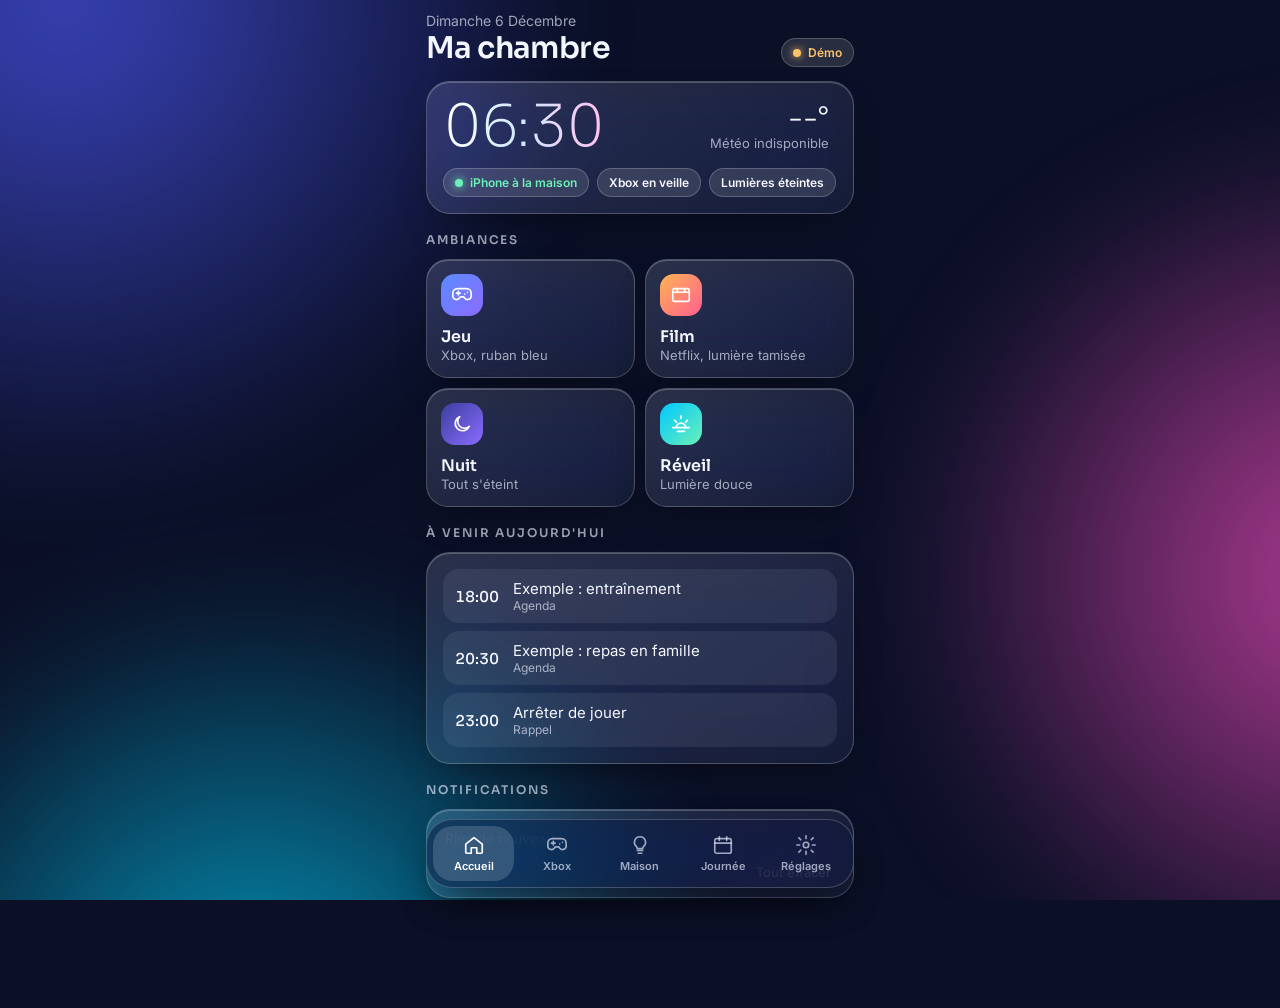
==== index.html @ ed71dd60 "Retire volets, garage et température ; ambiances (Jeu, Film, Nuit, Réveil) sur la tablette Co-Author" ====
<!doctype html>
<html lang="fr">
<head>
<meta charset="utf-8">
<meta name="viewport" content="width=device-width, initial-scale=1, viewport-fit=cover">
<title>Ma chambre</title>
<meta name="apple-mobile-web-app-capable" content="yes">
<meta name="mobile-web-app-capable" content="yes">
<meta name="apple-mobile-web-app-status-bar-style" content="black-translucent">
<meta name="apple-mobile-web-app-title" content="Ma chambre">
<meta name="theme-color" content="#0b1026">
<link rel="manifest" href="manifest.webmanifest">
<link rel="apple-touch-icon" href="apple-touch-icon.png">
<link rel="icon" href="icon-192.png">
<link rel="stylesheet" href="https://fonts.googleapis.com/css2?family=Sora:wght@200;300;500;600&family=Inter:wght@400;500;600&display=swap">
<style>
/* Appli téléphone, portrait : une colonne de cartes en verre dépoli sur fond dégradé, barre d'onglets en bas (5 onglets). Centrée à 460px sur grand écran. */
:root{
  --bg:#0b1026; --fg:#f5f7ff; --muted:rgba(235,240,255,.66); --faint:rgba(235,240,255,.42); --edge:rgba(255,255,255,.2);
  --accent:#7cc8ff; --ok:#6bf0b8; --warn:#ffc46b; --danger:#ff8a8a; --lamp:#ffcf8a;
  --f-display:"Sora","Segoe UI",system-ui,sans-serif;
  --f-body:Inter,system-ui,-apple-system,"Segoe UI",sans-serif;
  color-scheme:dark;
}
*{box-sizing:border-box}
html,body{margin:0;min-height:100%}
[hidden]{display:none!important}
body{background:var(--bg);color:var(--fg);font-family:var(--f-body);font-size:15px;overflow-x:hidden;-webkit-tap-highlight-color:transparent}
button,input{font-family:inherit;color:inherit}
button{border:0;background:none;cursor:pointer}
button:focus-visible,input:focus-visible,a:focus-visible{outline:2px solid var(--accent);outline-offset:3px}
h1,h2,h3{font-family:var(--f-display);margin:0;text-wrap:balance}
h1{font-size:30px;font-weight:600;letter-spacing:-.02em}
h2{font-size:12px;font-weight:600;letter-spacing:.16em;text-transform:uppercase;color:var(--muted);margin-top:6px}
h3{font-size:16px;font-weight:600}
.sub{color:var(--muted);font-size:13px}

.aurora{position:fixed;inset:0;z-index:0;pointer-events:none;overflow:hidden}
.aurora i{position:absolute;border-radius:50%;filter:blur(60px);opacity:.7;animation:drift 26s ease-in-out infinite alternate}
.aurora .a1{width:90vmax;height:90vmax;left:-40vmax;top:-45vmax;background:radial-gradient(circle,#4f5bff,transparent 62%)}
.aurora .a2{width:80vmax;height:80vmax;right:-45vmax;top:5vmax;background:radial-gradient(circle,#ff4fc8,transparent 62%);animation-duration:32s}
.aurora .a3{width:80vmax;height:80vmax;left:-20vmax;bottom:-50vmax;background:radial-gradient(circle,#00d4ff,transparent 62%);animation-duration:28s}
.aurora .a4{width:60vmax;height:60vmax;right:-20vmax;bottom:-20vmax;background:radial-gradient(circle,var(--lamp),transparent 62%);opacity:0;transition:opacity .6s,background .6s}
body.lit .aurora .a4{opacity:.5}
@keyframes drift{to{transform:translate(5vmax,4vmax) scale(1.12)}}

.app{position:relative;z-index:1;max-width:460px;margin:0 auto;
  padding:calc(12px + env(safe-area-inset-top,0px)) max(16px, env(safe-area-inset-right,0px)) calc(110px + env(safe-area-inset-bottom,0px)) max(16px, env(safe-area-inset-left,0px));
  display:flex;flex-direction:column;gap:14px}
.card{border-radius:24px;padding:16px;display:flex;flex-direction:column;gap:12px;min-width:0;position:relative;
  background:linear-gradient(145deg,rgba(255,255,255,.14),rgba(255,255,255,.05));
  -webkit-backdrop-filter:blur(24px) saturate(170%);backdrop-filter:blur(24px) saturate(170%);
  border:1px solid var(--edge);box-shadow:inset 0 1px 0 rgba(255,255,255,.22),0 16px 40px -20px rgba(0,0,0,.6);transition:border-color .3s,box-shadow .3s}
.card.active{border-color:rgba(124,200,255,.55);box-shadow:inset 0 1px 0 rgba(255,255,255,.25),0 0 30px -10px var(--accent)}
.row{display:flex;align-items:center;justify-content:space-between;gap:12px}
.row > div{min-width:0}
.lead{display:flex;align-items:center;gap:12px;min-width:0}
.ic{width:42px;height:42px;border-radius:14px;display:grid;place-items:center;flex-shrink:0;background:var(--g,linear-gradient(135deg,#5b8cff,#8b6bff))}
.ic svg,.svg{stroke:#fff;fill:none;stroke-width:1.8;stroke-linecap:round;stroke-linejoin:round}
.pill{display:inline-flex;align-items:center;gap:7px;padding:6px 11px;border-radius:99px;font-size:12px;font-weight:600;background:rgba(255,255,255,.12);border:1px solid var(--edge);white-space:nowrap}
.pill.demo{color:var(--warn)} .pill.live{color:var(--ok)}
.dot{width:8px;height:8px;border-radius:50%;background:currentColor;box-shadow:0 0 8px currentColor}
.tag{font-size:11px;font-weight:600;padding:3px 8px;border-radius:99px;background:rgba(255,255,255,.12);color:var(--muted);white-space:nowrap}
.tag.soon{background:rgba(255,196,107,.16);color:var(--warn)}
.btn{min-height:44px;border-radius:14px;background:rgba(255,255,255,.12);border:1px solid var(--edge);font-weight:600;font-size:14px;padding:0 12px;transition:transform .12s}
.btn:active{transform:scale(.96)}
.btn.primary{background:linear-gradient(90deg,#00c8ff,#8b6bff 55%,#ff6fcf);border-color:transparent}
.btn.danger{background:rgba(255,138,138,.2);border-color:rgba(255,138,138,.45);color:#ffd0d0}
.btns{display:grid;grid-template-columns:repeat(3,minmax(0,1fr));gap:8px}
.icon-btn{width:44px;height:44px;border-radius:14px;display:grid;place-items:center;background:rgba(255,255,255,.12);border:1px solid var(--edge);flex-shrink:0}
.switch{width:56px;height:32px;border-radius:99px;background:rgba(255,255,255,.18);border:1px solid var(--edge);position:relative;flex-shrink:0;transition:background .3s}
.switch::after{content:"";position:absolute;top:2px;left:2px;width:26px;height:26px;border-radius:50%;background:#fff;box-shadow:0 2px 6px rgba(0,0,0,.35);transition:transform .3s cubic-bezier(.3,1.4,.5,1)}
.switch[aria-checked="true"]{background:linear-gradient(90deg,#00c8ff,#8b6bff)}
.switch.green[aria-checked="true"]{background:linear-gradient(90deg,#1f9d57,#5fe39a)}
.switch[aria-checked="true"]::after{transform:translateX(24px)}
.range{width:100%;height:28px;-webkit-appearance:none;appearance:none;background:transparent}
.range::-webkit-slider-runnable-track{height:8px;border-radius:99px;background:linear-gradient(90deg,rgba(255,255,255,.15),var(--tc,var(--accent)))}
.range::-moz-range-track{height:8px;border-radius:99px;background:linear-gradient(90deg,rgba(255,255,255,.15),var(--tc,var(--accent)))}
.range::-webkit-slider-thumb{-webkit-appearance:none;width:26px;height:26px;margin-top:-9px;border-radius:50%;background:#fff;box-shadow:0 0 0 4px rgba(255,255,255,.18)}
.range::-moz-range-thumb{width:26px;height:26px;border:0;border-radius:50%;background:#fff}
.swatches{display:flex;gap:8px;flex-wrap:wrap}
.sw{width:36px;height:36px;border-radius:50%;border:2px solid rgba(255,255,255,.3)}
.sw[aria-pressed="true"]{border-color:#fff;box-shadow:0 0 0 3px rgba(255,255,255,.25)}
.off{opacity:.4;pointer-events:none}
.meter{flex:1;height:8px;border-radius:99px;background:rgba(255,255,255,.14);overflow:hidden}
.meter i{display:block;height:100%;background:linear-gradient(90deg,#00c8ff,#ff6fcf);transition:width .2s}

/* accueil */
.top{display:flex;align-items:flex-end;justify-content:space-between;gap:12px}
.top .sub{font-size:14px;text-transform:capitalize}
.hero{display:flex;align-items:center;justify-content:space-between;gap:12px}
.clock{font-family:var(--f-display);font-size:58px;font-weight:200;letter-spacing:-.04em;line-height:1;font-variant-numeric:tabular-nums;
  background:linear-gradient(90deg,#fff,#cfe8ff 50%,#ffc2ef);-webkit-background-clip:text;background-clip:text;color:transparent}
.wxmini{display:flex;align-items:center;gap:8px;text-align:right}
.wxmini b{font-family:var(--f-display);font-size:30px;font-weight:300;display:block;line-height:1}
.chips{display:flex;gap:8px;flex-wrap:wrap}
.scenes{display:grid;grid-template-columns:repeat(2,minmax(0,1fr));gap:10px}
.scene{border-radius:22px;padding:14px;display:flex;flex-direction:column;align-items:flex-start;gap:10px;text-align:left;min-height:100px;transition:transform .15s}
.scene:active{transform:scale(.96)}
.scene b{font-family:var(--f-display);font-size:16px;font-weight:600}
.scene.on{border-color:var(--c);box-shadow:0 0 0 1px var(--c),0 0 26px -6px var(--c)}

/* xbox */
.now{border-radius:20px;min-height:170px;padding:16px;display:flex;flex-direction:column;justify-content:flex-end;gap:4px;position:relative;overflow:hidden;background:var(--art,linear-gradient(135deg,#1b2340,#0d1430))}
.now::before{content:"";position:absolute;inset:0;background:linear-gradient(180deg,transparent 30%,rgba(0,0,0,.55))}
.now > *{position:relative}
.now img{position:absolute;inset:0;width:100%;height:100%;object-fit:cover}
.now .label{font-size:11px;font-weight:600;letter-spacing:.14em;text-transform:uppercase;color:rgba(255,255,255,.8)}
.now .title{font-family:var(--f-display);font-size:26px;font-weight:600}
.apps{display:grid;grid-template-columns:repeat(4,minmax(0,1fr));gap:8px}
.appb{border-radius:16px;min-height:76px;display:flex;flex-direction:column;align-items:center;justify-content:center;gap:6px;font-size:12px;font-weight:600;background:rgba(255,255,255,.08);border:1px solid var(--edge);text-align:center;padding:4px}
.appb .logo{width:32px;height:32px;border-radius:10px;display:grid;place-items:center;font-family:var(--f-display);font-weight:700;font-size:15px}
.appb[aria-pressed="true"]{background:rgba(255,255,255,.2);border-color:rgba(255,255,255,.5)}
.vol{display:flex;align-items:center;gap:8px}

/* maison */
.shut{height:96px;border-radius:16px;background:linear-gradient(#3a5bd8,#7fb7ff 55%,#ffb3a0);position:relative;overflow:hidden;border:1px solid var(--edge)}
.shut.garage{background:linear-gradient(#2a2f3f,#3c4357)}
.shut i{position:absolute;inset:0 0 auto 0;background:repeating-linear-gradient(rgba(30,36,70,.95) 0 9px,rgba(60,70,120,.95) 9px 12px);transition:height .25s linear}
.shut.garage i{background:repeating-linear-gradient(#c9ced8 0 22px,#a9afbc 22px 24px)}
.confirm{border-radius:16px;padding:12px;background:rgba(255,138,138,.12);border:1px solid rgba(255,138,138,.35);display:flex;flex-direction:column;gap:10px}

/* listes */
.list{list-style:none;margin:0;padding:0;display:flex;flex-direction:column;gap:8px}
.item{display:flex;align-items:center;gap:10px;padding:10px 12px;border-radius:16px;background:rgba(255,255,255,.07)}
.item .time{font-family:var(--f-display);font-weight:500;font-size:15px;min-width:48px;font-variant-numeric:tabular-nums}
.item .txt{flex:1;min-width:0;overflow-wrap:anywhere}
.item .txt small{display:block;color:var(--muted);font-size:12px}
.item.past{opacity:.5}
.item.next{background:rgba(124,200,255,.16);border:1px solid rgba(124,200,255,.35)}
.x{width:32px;height:32px;border-radius:10px;display:grid;place-items:center;color:var(--muted);flex-shrink:0}
.empty{color:var(--faint);font-size:14px;padding:4px 2px;list-style:none}
.addrow{display:flex;gap:8px}
.addrow input{flex:1;min-width:0;min-height:44px;border-radius:12px;border:1px solid var(--edge);background:rgba(0,0,0,.2);padding:0 10px;font-size:16px}
.addrow input[type="time"]{flex:0 0 96px}
.wx-days{display:grid;grid-template-columns:repeat(4,minmax(0,1fr));gap:6px}
.wx-day{border-radius:14px;background:rgba(255,255,255,.07);padding:8px 4px;text-align:center;display:flex;flex-direction:column;align-items:center;gap:3px;font-size:12px}
.wx-day b{font-size:13px;font-variant-numeric:tabular-nums}

/* réglages */
.field{display:flex;flex-direction:column;gap:6px}
.field label{font-size:13px;font-weight:600;color:var(--muted)}
.field input,.field select{color:inherit;font-family:inherit;-webkit-appearance:none;appearance:none;min-height:46px;border-radius:12px;border:1px solid var(--edge);background:rgba(0,0,0,.25);padding:0 12px;font-size:16px;width:100%}
.help{font-size:13px;color:var(--muted);line-height:1.5;margin:0}
.help code{background:rgba(255,255,255,.1);padding:1px 6px;border-radius:6px;font-size:12px;overflow-wrap:anywhere}
.status{font-size:14px;font-weight:600}
.status.ok{color:var(--ok)} .status.err{color:var(--danger)}
a.link{color:var(--accent)}

/* barre d'onglets */
nav.tabs{position:fixed;z-index:3;left:50%;transform:translateX(-50%);bottom:calc(12px + env(safe-area-inset-bottom,0px));
  width:min(428px, calc(100% - 24px));display:grid;grid-template-columns:repeat(5,minmax(0,1fr));gap:2px;padding:6px;border-radius:26px;
  background:rgba(20,24,50,.55);-webkit-backdrop-filter:blur(26px) saturate(180%);backdrop-filter:blur(26px) saturate(180%);border:1px solid var(--edge);box-shadow:0 18px 40px -16px rgba(0,0,0,.7)}
nav.tabs a{display:flex;flex-direction:column;align-items:center;gap:3px;padding:8px 2px;border-radius:20px;color:var(--muted);text-decoration:none;font-size:11px;font-weight:600;min-height:44px}
nav.tabs a svg{stroke:currentColor;fill:none;stroke-width:1.8;stroke-linecap:round;stroke-linejoin:round}
nav.tabs a[aria-current="page"]{color:#fff;background:rgba(255,255,255,.16)}
.view{display:flex;flex-direction:column;gap:12px}

.toast{position:fixed;z-index:5;left:50%;top:calc(12px + env(safe-area-inset-top,0px));transform:translate(-50%,-20px);max-width:calc(100% - 32px);
  background:rgba(255,255,255,.18);-webkit-backdrop-filter:blur(24px);backdrop-filter:blur(24px);border:1px solid var(--edge);padding:10px 18px;border-radius:99px;font-weight:600;font-size:14px;opacity:0;transition:.3s;pointer-events:none}
.toast.show{opacity:1;transform:translate(-50%,0)}
.alert{position:fixed;z-index:6;left:50%;top:calc(12px + env(safe-area-inset-top,0px));transform:translate(-50%,-160%);transition:transform .45s cubic-bezier(.3,1.3,.5,1);
  width:min(428px,calc(100% - 24px));display:flex;align-items:center;gap:12px;padding:14px;border-radius:22px;
  background:rgba(30,34,70,.75);-webkit-backdrop-filter:blur(30px);backdrop-filter:blur(30px);border:1px solid rgba(255,255,255,.3)}
.alert.show{transform:translate(-50%,0)}
.alert .txt{flex:1;min-width:0} .alert b{font-family:var(--f-display);display:block}
@media (prefers-reduced-motion:reduce){*{transition:none!important;animation:none!important}}
/* ---------- thèmes selon la Xbox (sans animation sur le téléphone) ---------- */
#th-bg,#th-fx{position:fixed;inset:0;pointer-events:none;overflow:hidden;display:none}
#th-bg{z-index:0;background-size:cover;background-position:center bottom}#th-fx{z-index:2}
.dk{position:absolute}.dk img,.dk svg{display:block;width:100%}
.now > .tk{display:none}
body.th-netflix{--bg:#0a0000;--accent:#e50914;--edge:rgba(255,90,90,.25)}
.th-netflix .aurora .a1{background:radial-gradient(circle,#e50914,transparent 62%)}
.th-netflix .aurora .a2{background:radial-gradient(circle,#7a0008,transparent 62%)}
.th-netflix .aurora .a3{background:radial-gradient(circle,#ff3b45,transparent 62%);opacity:.4}
.th-netflix .card{background:linear-gradient(145deg,rgba(255,60,60,.14),rgba(255,255,255,.03))}
.th-netflix .ic{--g:linear-gradient(135deg,#ff3b45,#8a0008)!important}
.th-netflix .switch[aria-checked="true"]{background:linear-gradient(90deg,#b00610,#e50914)}
.th-netflix .meter i{background:linear-gradient(90deg,#ff5a5f,#e50914)}
.th-netflix .appb[aria-pressed="true"]{background:rgba(229,9,20,.35);border-color:#e50914}
.th-netflix nav.tabs{background:rgba(40,0,4,.7)}
.th-netflix .app{padding-top:46px}
.now.ticket{background:linear-gradient(135deg,#f4e7d0,#e7d3ad)!important;overflow:visible;padding-right:84px;box-shadow:0 10px 24px rgba(0,0,0,.45)}
.now.ticket::before{display:none}
.now.ticket .label{color:#b00610}.now.ticket .title{color:#2a0003}
.now.ticket > .tk{display:block;position:absolute;top:50%;margin-top:-13px;width:26px;height:26px;border-radius:50%;background:#1a0003}
.now.ticket > .tk-l{left:-13px}.now.ticket > .tk-r{right:-13px}
.now.ticket > .tk-d{top:12px;bottom:12px;margin:0;width:0;height:auto;right:70px;border-radius:0;background:none;border-left:3px dashed rgba(120,0,10,.45)}
.now.ticket > .tk-s{right:12px;width:52px;height:20px;margin-top:-10px;border-radius:0;background:none;font:700 13px sans-serif;color:#b00610;text-align:center;transform:rotate(-90deg)}
body.th-youtube{--bg:#020c06;--accent:#2fae5a;--edge:rgba(110,210,130,.25)}
.th-youtube .aurora,.th-gta .aurora,.th-forza .aurora{display:none}
.th-youtube #th-bg{background-image:url(themes/yt-fond-p.jpg);background-color:#020c06}
.th-youtube .card{background:linear-gradient(145deg,rgba(90,200,120,.14),rgba(0,0,0,.3))}
.th-youtube .ic{--g:linear-gradient(135deg,#4fc96a,#145c26)!important}
.th-youtube .switch[aria-checked="true"]{background:linear-gradient(90deg,#1b7a3a,#3fcf6a)}
.th-youtube .meter i{background:linear-gradient(90deg,#9be27a,#2fae5a)}
.th-youtube .appb[aria-pressed="true"]{background:rgba(47,174,90,.32);border-color:#2fae5a}
.th-youtube nav.tabs{background:rgba(4,30,14,.7)}
.th-youtube .now{--art:linear-gradient(135deg,#1d6b35,#04170b)!important}
body.th-gta{--bg:#07020f;--accent:#ff2d95;--edge:rgba(255,90,170,.3)}
.th-gta #th-bg{background-image:url(themes/gta-fond-p.jpg);background-color:#07020f}
.th-gta .card{background:linear-gradient(145deg,rgba(120,40,140,.45),rgba(20,0,40,.72))}
.th-gta .ic{--g:linear-gradient(135deg,#ff5aa0,#7b2cff)!important}
.th-gta .switch[aria-checked="true"]{background:linear-gradient(90deg,#7b2cff,#ff2d95)}
.th-gta .meter i{background:linear-gradient(90deg,#ffb35c,#ff2d95)}
.th-gta .appb[aria-pressed="true"]{background:rgba(255,45,149,.3);border-color:#ff2d95}
.th-gta nav.tabs{background:rgba(25,5,40,.75)}
.th-gta .now{--art:linear-gradient(160deg,#ffb35c,#ff2d95 45%,#4a0f8a)!important}
body.th-forza{--bg:#050506;--accent:#ff5a2a;--edge:rgba(255,120,80,.25)}
.th-forza #th-bg{background:radial-gradient(circle at 20% 0%,rgba(255,60,20,.28),transparent 50%),radial-gradient(circle at 100% 70%,rgba(200,20,10,.25),transparent 50%),#050506}
.th-forza .card{background:linear-gradient(145deg,rgba(255,110,70,.1),rgba(0,0,0,.4))}
.th-forza .ic{--g:linear-gradient(135deg,#ff7a3a,#a3120a)!important}
.th-forza .switch[aria-checked="true"]{background:linear-gradient(90deg,#a3120a,#ff5a2a)}
.th-forza .meter i{background:linear-gradient(90deg,#ffb35c,#ff3a1a)}
.th-forza .appb[aria-pressed="true"]{background:rgba(255,90,42,.28);border-color:#ff5a2a}
.th-forza nav.tabs{background:rgba(20,6,4,.75)}
.th-forza .now{--art:url(themes/fz-mini.jpg) center/cover no-repeat #000!important;min-height:190px}
</style>
</head>
<body>
<div class="aurora" aria-hidden="true"><i class="a1"></i><i class="a2"></i><i class="a3"></i><i class="a4"></i></div>
<div id="th-bg" aria-hidden="true"></div><div id="th-fx" aria-hidden="true"></div>

<div class="app">
  <div class="top">
    <div><div class="sub" id="date"></div><h1 id="title">Ma chambre</h1></div>
    <span class="pill demo" id="mode"><span class="dot"></span><span id="mode-txt">Démo</span></span>
  </div>

  <!-- ACCUEIL -->
  <section class="view" id="v-accueil">
    <div class="card">
      <div class="hero">
        <div class="clock" id="clock">--:--</div>
        <div class="wxmini"><div><b id="wx-mini-t">--°</b><span class="sub" id="wx-mini-d">Météo…</span></div><span id="wx-mini-i"></span></div>
      </div>
      <div class="chips">
        <span class="pill" id="presence"><span class="dot"></span><span id="presence-txt">iPhone à la maison</span></span>
        <span class="pill" id="chip-xbox">Xbox en veille</span>
        <span class="pill" id="chip-lights">Lumières éteintes</span>
      </div>
    </div>
    <h2>Ambiances</h2>
    <div class="scenes" id="scenes"></div>
    <h2>À venir aujourd'hui</h2>
    <div class="card"><ul class="list" id="upcoming"></ul></div>
    <h2>Notifications</h2>
    <div class="card"><ul class="list" id="notifs"></ul><button class="sub" id="nt-clear" style="align-self:flex-end">Tout effacer</button></div>
  </section>

  <!-- XBOX -->
  <section class="view" id="v-xbox" hidden>
    <div class="card" id="c-xbox">
      <div class="row">
        <div class="lead"><span class="ic" style="--g:linear-gradient(135deg,#1f9d57,#5fe39a)"><svg width="22" height="22" viewBox="0 0 24 24"><path d="M6 10h4M8 8v4M15 11h.01M18 9h.01"/><path d="M7 5h10a5 5 0 0 1 5 5v3a4 4 0 0 1-7 2.6L14 14h-4l-1 1.6A4 4 0 0 1 2 13v-3a5 5 0 0 1 5-5z"/></svg></span>
          <div><h3>Xbox</h3><div class="sub" id="xb-state">En veille</div></div></div>
        <button class="switch green" role="switch" id="xb-sw" aria-checked="false" aria-label="Allumer la Xbox"></button>
      </div>
      <div class="now" id="xb-now"><span class="tk tk-l"></span><span class="tk tk-r"></span><span class="tk tk-d"></span><span class="tk tk-s">ADMIS</span><span class="label" id="xb-label">En veille</span><span class="title" id="xb-title">Touche une appli</span></div>
      <div class="apps" id="apps"></div>
    </div>
    <div class="card" id="c-tv">
      <div class="lead"><span class="ic" style="--g:linear-gradient(135deg,#ff6f8f,#8b6bff)"><svg width="22" height="22" viewBox="0 0 24 24"><rect x="3" y="5" width="18" height="12" rx="2"/><path d="M8 21h8M12 17v4"/></svg></span>
        <div><h3>Télé</h3><div class="sub" id="tv-state">S'allume et s'éteint avec la Xbox</div></div></div>
      <div class="vol" id="tv-vol-row">
        <button class="icon-btn" id="vol-down" aria-label="Baisser le son">–</button>
        <div class="meter"><i id="vol-bar" style="width:30%"></i></div>
        <button class="icon-btn" id="vol-up" aria-label="Monter le son">+</button>
        <button class="icon-btn" id="mute" aria-label="Couper le son"><svg class="svg" width="20" height="20" viewBox="0 0 24 24"><path d="M11 5L6 9H3v6h3l5 4zM22 9l-6 6M16 9l6 6"/></svg></button>
      </div>
      <p class="help">La télé suit la Xbox grâce au HDMI-CEC : active « HDMI-CEC » dans les réglages de la télé et de la Xbox.</p>
    </div>
  </section>

  <!-- MAISON -->
  <section class="view" id="v-maison" hidden>
    <h2>Lumières Philips Hue</h2>
    <div id="lights" class="view"></div>
    <div hidden><!-- volets et garage : pas prévus pour l'instant -->
    <div class="card" id="c-shut">
      <div class="row"><div class="lead"><span class="ic" style="--g:linear-gradient(135deg,#3a5bd8,#7cc8ff)"><svg width="22" height="22" viewBox="0 0 24 24"><rect x="4" y="3" width="16" height="18" rx="2"/><path d="M4 8h16M4 12h16M4 16h16"/></svg></span><div><h3>Volets</h3><div class="sub" id="shut-sub">Ouverts</div></div></div><span class="tag soon" data-soon="shutter">Bientôt</span></div>
      <div class="shut" aria-hidden="true"><i id="shut-vis" style="height:0%"></i></div>
      <div class="btns"><button class="btn" data-shut="0">Ouvrir</button><button class="btn" data-shut="stop">Stop</button><button class="btn" data-shut="100">Fermer</button></div>
    </div>
    <div class="card" id="c-garage">
      <div class="row"><div class="lead"><span class="ic" style="--g:linear-gradient(135deg,#5b6b8f,#9aa7c2)"><svg width="22" height="22" viewBox="0 0 24 24"><path d="M3 21V9l9-6 9 6v12M7 21v-8h10v8M7 17h10"/></svg></span><div><h3>Porte de garage</h3><div class="sub" id="gar-sub">Fermée</div></div></div><span class="tag soon" data-soon="garage">Bientôt</span></div>
      <div class="shut garage" aria-hidden="true"><i id="gar-vis" style="height:100%"></i></div>
      <div class="btns"><button class="btn" id="gar-open">Ouvrir</button><button class="btn" id="gar-stop">Stop</button><button class="btn" id="gar-close">Fermer</button></div>
      <div class="confirm" id="gar-confirm" hidden>
        <b>Ouvrir la porte du garage ?</b>
        <div class="btns" style="grid-template-columns:repeat(2,minmax(0,1fr))"><button class="btn" id="gar-no">Annuler</button><button class="btn danger" id="gar-yes">Oui, ouvrir</button></div>
      </div>
    </div>
    </div>
  </section>

  <!-- JOURNÉE -->
  <section class="view" id="v-journee" hidden>
    <div class="card">
      <div class="row"><h3>Météo</h3><span class="sub" id="wx-city">…</span></div>
      <div class="row"><div><div style="font-family:var(--f-display);font-size:44px;font-weight:300;line-height:1" id="wx-t">--°</div><div class="sub" id="wx-desc">Chargement…</div></div><span id="wx-icon"></span></div>
      <div class="sub" id="wx-extra"></div>
      <div class="wx-days" id="wx-days"></div>
      <div class="row sub"><span>Lever <b id="sunrise" style="color:var(--fg)">--:--</b></span><span>Coucher <b id="sunset" style="color:var(--fg)">--:--</b></span></div>
    </div>
    <div class="card">
      <div class="row"><h3>Agenda</h3><span class="sub" id="ag-count"></span></div>
      <ul class="list" id="agenda"></ul>
      <form class="addrow" id="ag-form"><input type="time" id="ag-time" required aria-label="Heure"><input type="text" id="ag-text" placeholder="Événement" maxlength="60" required aria-label="Événement"><button class="btn" type="submit">Ajouter</button></form>
    </div>
    <div class="card">
      <h3>Rappels</h3>
      <ul class="list" id="reminders"></ul>
      <form class="addrow" id="rp-form"><input type="time" id="rp-time" required aria-label="Heure"><input type="text" id="rp-text" placeholder="Rappel" maxlength="60" required aria-label="Rappel"><button class="btn" type="submit">Ajouter</button></form>
    </div>
  </section>

  <!-- RÉGLAGES -->
  <section class="view" id="v-reglages" hidden>
    <div class="card">
      <div class="field"><label for="st-city">Ville pour la météo</label><input id="st-city" type="text" placeholder="Vide = position du téléphone" autocomplete="off"></div>
      <div class="field"><label for="st-theme">Thème</label><select id="st-theme"><option value="auto">Automatique (selon ce qui tourne sur la Xbox)</option><option value="none">Aucun</option><option value="netflix">Netflix</option><option value="youtube">YouTube</option><option value="forza">Forza</option><option value="gta">GTA 6</option></select></div>
      <p class="help" id="xb-raw">La Xbox dit : rien pour l'instant (Home Assistant pas connecté)</p>
    </div>
    <div class="card">
      <h3>Home Assistant</h3>
      <p class="help">Tant que ce n'est pas rempli, l'appli reste en démo. L'adresse et la clé restent <b>uniquement sur ce téléphone</b>, jamais sur GitHub. Il faut les mettre une fois sur chaque appareil.</p>
      <div class="field"><label for="st-url">Adresse de Home Assistant</label><input id="st-url" type="url" placeholder="Remplie toute seule si l'appli est ouverte depuis Home Assistant" autocomplete="off" spellcheck="false"></div>
      <div class="field"><label for="st-token">Clé d'accès (jeton longue durée)</label><input id="st-token" type="password" placeholder="Profil › Sécurité › Jetons" autocomplete="off" spellcheck="false"></div>
      <details>
        <summary style="cursor:pointer;font-weight:600;font-size:14px;min-height:28px">Appareils</summary>
        <div class="view" style="margin-top:10px" id="ent-fields"></div>
        <p class="help" style="margin-top:10px">« Tester » cherche vos appareils dans Home Assistant et propose une liste. Laissez « Pas encore » pour ce qui n'est pas encore acheté : ça reste en démo.</p>
      </details>
      <span class="status" id="st-status"></span>
      <div class="btns"><button class="btn" id="st-forget">Oublier</button><button class="btn" id="st-test">Tester</button><button class="btn primary" id="st-save">Enregistrer</button></div>
    </div>
    <p class="help">Tableau de bord tablette : <a class="link" href="tablette/index.html">ouvrir</a> · Version 8 (25/11)</p>
  </section>
</div>

<nav class="tabs" aria-label="Sections">
  <a href="#accueil" data-tab="accueil"><svg width="22" height="22" viewBox="0 0 24 24"><path d="M3 11l9-7 9 7v9a1 1 0 0 1-1 1h-5v-6H9v6H4a1 1 0 0 1-1-1z"/></svg>Accueil</a>
  <a href="#xbox" data-tab="xbox"><svg width="22" height="22" viewBox="0 0 24 24"><path d="M6 10h4M8 8v4M15 11h.01M18 9h.01"/><path d="M7 5h10a5 5 0 0 1 5 5v3a4 4 0 0 1-7 2.6L14 14h-4l-1 1.6A4 4 0 0 1 2 13v-3a5 5 0 0 1 5-5z"/></svg>Xbox</a>
  <a href="#maison" data-tab="maison"><svg width="22" height="22" viewBox="0 0 24 24"><path d="M9 18h6M10 21h4M12 3a6 6 0 0 0-4 10.5c.8.8 1 1.5 1 2.5h6c0-1 .2-1.7 1-2.5A6 6 0 0 0 12 3z"/></svg>Maison</a>
  <a href="#journee" data-tab="journee"><svg width="22" height="22" viewBox="0 0 24 24"><rect x="3" y="5" width="18" height="16" rx="2"/><path d="M3 10h18M8 3v4M16 3v4"/></svg>Journée</a>
  <a href="#reglages" data-tab="reglages"><svg width="22" height="22" viewBox="0 0 24 24"><circle cx="12" cy="12" r="3"/><path d="M12 2v3M12 19v3M4.2 4.2l2.1 2.1M17.7 17.7l2.1 2.1M2 12h3M19 12h3M4.2 19.8l2.1-2.1M17.7 6.3l2.1-2.1"/></svg>Réglages</a>
</nav>
<div class="toast" id="toast" role="status" aria-live="polite"></div>
<div class="alert" id="alert" role="alert">
  <span class="ic" style="--g:linear-gradient(135deg,#ffb454,#ff6fcf)"><svg width="22" height="22" viewBox="0 0 24 24"><path d="M6 8a6 6 0 0 1 12 0c0 7 3 9 3 9H3s3-2 3-9M10.3 21a1.9 1.9 0 0 0 3.4 0"/></svg></span>
  <div class="txt"><b id="alert-title">Rappel</b><span class="sub" id="alert-text"></span></div>
  <button class="btn" id="alert-ok">OK</button>
</div>

<script>
(function(){
  'use strict';
  const $ = id => document.getElementById(id);
  const esc = s => String(s).replace(/[&<>"']/g, c => ({'&':'&amp;','<':'&lt;','>':'&gt;','"':'&quot;',"'":'&#39;'}[c]));
  const pad = n => String(n).padStart(2,'0');
  const hm = d => pad(d.getHours())+':'+pad(d.getMinutes());
  /* mêmes clés que la tablette : un appareil partage ses réglages entre les deux pages */
  const store = {
    get(k, def){ try { const v = localStorage.getItem('tb-'+k); return v == null ? def : JSON.parse(v); } catch(e){ return def; } },
    set(k, v){ try { localStorage.setItem('tb-'+k, JSON.stringify(v)); } catch(e){} }
  };
  let tt; const toast = m => { const t=$('toast'); t.textContent=m; t.classList.add('show'); clearTimeout(tt); tt=setTimeout(()=>t.classList.remove('show'),1700); };

  /* ---------- configuration ---------- */
  const ENT = [
    ['xbox','Xbox','media_player.xbox'], ['person','Présence iPhone','person.clement'],
    ['chevet','Lampe de chevet','light.chevet'], ['plafond','Plafonnier / bureau','light.plafonnier'], ['ruban','Ruban sous le canapé','light.ruban_canape']
  ];
  let cfg = Object.assign({city:'', url:'', token:'', xbox:'media_player.xbox', person:''}, store.get('cfg', {}));
  /* servie par Home Assistant lui-même (http://…:8123/local/…) : l'adresse se remplit toute seule */
  const SAME = location.port === '8123' || location.pathname.indexOf('/local/') === 0;
  if (SAME && !cfg.url) cfg.url = location.origin;
  let haHome = null; /* position de la maison (zone.home), utilisée pour la météo */
  let live = false;
  const has = k => live && !!cfg[k];

  /* ---------- état ---------- */
  const s = { xbox:false, app:null, vol:30, muted:false, home:true, shutter:0, garage:100, scene:null,
    lights:[
      {id:'chevet', name:'Lampe de chevet', kind:'Ampoule Hue', on:false, lvl:40, color:'#ffcf8a'},
      {id:'plafond', name:'Plafonnier / bureau', kind:'Ampoule Hue', on:false, lvl:80, color:'#f4f6ff'},
      {id:'ruban', name:'Ruban sous le canapé', kind:'Hue Lightstrip 5 m', on:false, lvl:60, color:'#a77bff'}
    ]};
  let agenda = store.get('agenda', null) || [{t:'18:00', txt:'Exemple : entraînement'}, {t:'20:30', txt:'Exemple : repas en famille'}];
  let reminders = store.get('reminders', [{t:'23:00', txt:'Arrêter de jouer', on:true}]);
  let notifs = store.get('notifs', []);
  const saveLists = () => { store.set('agenda', agenda); store.set('reminders', reminders); store.set('notifs', notifs.slice(0,30)); };
  function notify(txt){ notifs.unshift({t:hm(new Date()), txt}); notifs = notifs.slice(0,30); saveLists(); renderNotifs(); }
  let at; function showAlert(title, text){ $('alert-title').textContent=title; $('alert-text').textContent=text; $('alert').classList.add('show'); clearTimeout(at); at=setTimeout(()=>$('alert').classList.remove('show'),60000);
    try { navigator.vibrate && navigator.vibrate([200,100,200]); } catch(e){} }
  $('alert-ok').onclick = () => $('alert').classList.remove('show');

  /* ---------- Home Assistant ---------- */
  /* clé refusée : on arrête d'insister, sinon Home Assistant bloque l'appareil */
  let badKey = false;
  async function ha(path, method, body){
    const r = await fetch(cfg.url.replace(/\/+$/,'') + path, {method:method||'GET', headers:{'Authorization':'Bearer '+cfg.token,'Content-Type':'application/json'}, body: body ? JSON.stringify(body) : undefined});
    if (r.status === 401){ if (!badKey) notify('Clé refusée par Home Assistant : remettez-la dans Réglages'); badKey = true; }
    if (!r.ok) throw new Error('HTTP '+r.status); return r.json();
  }
  async function call(domain, service, data){
    try { await ha('/api/services/'+domain+'/'+service, 'POST', data); } catch(e){ notify('Commande non reçue ('+e.message+')'); }
  }

  /* ---------- onglets ---------- */
  const TABS = {accueil:'Ma chambre', xbox:'Xbox et télé', maison:'Maison', journee:'Journée', reglages:'Réglages'};
  function route(){ const t=(location.hash||'').slice(1); const tab = TABS[t] ? t : 'accueil';
    Object.keys(TABS).forEach(k => $('v-'+k).hidden = k !== tab);
    document.querySelectorAll('nav.tabs a').forEach(a => { if (a.dataset.tab===tab) a.setAttribute('aria-current','page'); else a.removeAttribute('aria-current'); });
    $('title').textContent = TABS[tab]; if (tab==='reglages'){ fillSettings(); if(!badKey&&cfg.url&&cfg.token) findDevices(cfg.url,cfg.token).catch(()=>{}); } window.scrollTo(0,0); }
  window.addEventListener('hashchange', route);

  /* ---------- horloge, agenda, rappels ---------- */
  let lastMin='';
  function tick(){ const d=new Date(), m=hm(d); $('clock').textContent=m;
    $('date').textContent=d.toLocaleDateString('fr-FR',{weekday:'long',day:'numeric',month:'long'});
    if (m!==lastMin){ lastMin=m; reminders.forEach(r=>{ if(r.on&&r.t===m){ showAlert('Rappel',r.txt); notify('Rappel : '+r.txt);} }); agenda.forEach(a=>{ if(a.t===m) showAlert('Agenda',a.txt); }); renderAgenda(); } }
  function renderAgenda(){
    const m=hm(new Date()); const list=agenda.slice().sort((a,b)=>a.t.localeCompare(b.t)); const ni=list.findIndex(a=>a.t>=m);
    $('agenda').innerHTML = list.length ? list.map((a,i)=>'<li class="item'+(a.t<m?' past':'')+(i===ni?' next':'')+'"><span class="time">'+esc(a.t)+'</span><span class="txt">'+esc(a.txt)+'</span><button class="x" data-del-ag="'+agenda.indexOf(a)+'" aria-label="Supprimer">✕</button></li>').join('') : '<li class="empty">Rien de prévu</li>';
    $('ag-count').textContent = list.length ? list.length+' aujourd\'hui' : '';
    document.querySelectorAll('[data-del-ag]').forEach(b=>b.onclick=()=>{ agenda.splice(+b.dataset.delAg,1); saveLists(); renderAgenda(); });
    const up = list.filter(a=>a.t>=m).map(a=>({t:a.t,txt:a.txt,k:'Agenda'})).concat(reminders.filter(r=>r.on&&r.t>=m).map(r=>({t:r.t,txt:r.txt,k:'Rappel'}))).sort((a,b)=>a.t.localeCompare(b.t)).slice(0,4);
    $('upcoming').innerHTML = up.length ? up.map(u=>'<li class="item"><span class="time">'+esc(u.t)+'</span><span class="txt">'+esc(u.txt)+'<small>'+u.k+'</small></span></li>').join('') : '<li class="empty">Plus rien de prévu aujourd\'hui</li>';
  }
  function renderReminders(){
    $('reminders').innerHTML = reminders.length ? reminders.slice().sort((a,b)=>a.t.localeCompare(b.t)).map(r=>{ const i=reminders.indexOf(r);
      return '<li class="item"><span class="time">'+esc(r.t)+'</span><span class="txt">'+esc(r.txt)+'<small>Tous les jours</small></span><button class="switch" role="switch" data-rp="'+i+'" aria-checked="'+(!!r.on)+'" aria-label="Activer"></button><button class="x" data-del-rp="'+i+'" aria-label="Supprimer">✕</button></li>'; }).join('') : '<li class="empty">Aucun rappel</li>';
    document.querySelectorAll('[data-rp]').forEach(b=>b.onclick=()=>{ const r=reminders[+b.dataset.rp]; r.on=!r.on; saveLists(); renderReminders(); renderAgenda(); });
    document.querySelectorAll('[data-del-rp]').forEach(b=>b.onclick=()=>{ reminders.splice(+b.dataset.delRp,1); saveLists(); renderReminders(); renderAgenda(); });
  }
  $('ag-form').onsubmit=e=>{ e.preventDefault(); agenda.push({t:$('ag-time').value, txt:$('ag-text').value.trim()}); $('ag-text').value=''; saveLists(); renderAgenda(); toast('Ajouté à l\'agenda'); };
  $('rp-form').onsubmit=e=>{ e.preventDefault(); reminders.push({t:$('rp-time').value, txt:$('rp-text').value.trim(), on:true}); $('rp-text').value=''; saveLists(); renderReminders(); renderAgenda(); toast('Rappel ajouté'); };
  function renderNotifs(){ $('notifs').innerHTML = notifs.length ? notifs.slice(0,5).map(n=>'<li class="item"><span class="time" style="font-size:13px;color:var(--muted)">'+esc(n.t)+'</span><span class="txt">'+esc(n.txt)+'</span></li>').join('') : '<li class="empty">Rien de nouveau</li>'; }
  $('nt-clear').onclick=()=>{ notifs=[]; saveLists(); renderNotifs(); };

  /* ---------- météo (Open-Meteo, gratuit, sans clé) ---------- */
  const WMO={0:['Ciel dégagé','sun'],1:['Plutôt dégagé','sun'],2:['Partiellement nuageux','cloudsun'],3:['Couvert','cloud'],45:['Brouillard','fog'],48:['Brouillard','fog'],51:['Bruine','rain'],53:['Bruine','rain'],55:['Bruine','rain'],61:['Pluie faible','rain'],63:['Pluie','rain'],65:['Forte pluie','rain'],66:['Pluie verglaçante','rain'],67:['Pluie verglaçante','rain'],71:['Neige faible','snow'],73:['Neige','snow'],75:['Forte neige','snow'],77:['Neige','snow'],80:['Averses','rain'],81:['Averses','rain'],82:['Fortes averses','rain'],85:['Averses de neige','snow'],86:['Averses de neige','snow'],95:['Orage','storm'],96:['Orage','storm'],99:['Orage','storm']};
  const ICONS={sun:'<circle cx="12" cy="12" r="4" style="stroke:#ffc46b"/><path style="stroke:#ffc46b" d="M12 2v2M12 20v2M4.9 4.9l1.4 1.4M17.7 17.7l1.4 1.4M2 12h2M20 12h2M4.9 19.1l1.4-1.4M17.7 6.3l1.4-1.4"/>',
    cloudsun:'<path style="stroke:#ffc46b" d="M8 3v1.5M3.8 5.8l1 1M2 10h1.5M12.2 5.8l-1 1M5.5 11.5a3 3 0 0 1 5.3-2.6"/><path d="M8 20h9a4 4 0 0 0 0-8 5.5 5.5 0 0 0-10.6 1.4A3.3 3.3 0 0 0 8 20z"/>',
    cloud:'<path d="M7 19h10a4.5 4.5 0 0 0 .5-9A6 6 0 0 0 6 11.5 3.8 3.8 0 0 0 7 19z"/>', fog:'<path d="M4 10h16M3 14h18M6 18h12"/>',
    rain:'<path d="M7 15h10a4 4 0 0 0 .5-8A5.5 5.5 0 0 0 6.5 8.5 3.3 3.3 0 0 0 7 15z"/><path style="stroke:#7cc8ff" d="M9 18l-1 3M13 18l-1 3M17 18l-1 3"/>',
    snow:'<path d="M7 14h10a4 4 0 0 0 .5-8A5.5 5.5 0 0 0 6.5 7.5 3.3 3.3 0 0 0 7 14z"/><path style="stroke:#cfe8ff" d="M9 18h.01M13 18h.01M17 18h.01M11 21h.01M15 21h.01"/>',
    storm:'<path d="M7 14h10a4 4 0 0 0 .5-8A5.5 5.5 0 0 0 6.5 7.5 3.3 3.3 0 0 0 7 14z"/><path style="stroke:#ffc46b" d="M12 14l-2 4h4l-2 4"/>'};
  const icon=(c,n)=>'<svg class="svg" width="'+n+'" height="'+n+'" viewBox="0 0 24 24">'+ICONS[(WMO[c]||['','cloud'])[1]]+'</svg>';
  function position(){ return new Promise(res=>{ if(!navigator.geolocation) return res(null); navigator.geolocation.getCurrentPosition(p=>res({lat:p.coords.latitude,lon:p.coords.longitude,name:'Ma position'}),()=>res(null),{timeout:8000,maximumAge:3600000}); }); }
  async function loadWeather(){
    try {
      let loc=null;
      if (cfg.city){ const j=await (await fetch('https://geocoding-api.open-meteo.com/v1/search?count=1&language=fr&name='+encodeURIComponent(cfg.city))).json(); if (j.results&&j.results.length) loc={lat:j.results[0].latitude,lon:j.results[0].longitude,name:j.results[0].name}; }
      if (!loc) loc=haHome;
      if (!loc) loc=await position();
      if (!loc) loc={lat:48.8566,lon:2.3522,name:'Paris (choisis ta ville dans Réglages)'};
      const j=await (await fetch('https://api.open-meteo.com/v1/forecast?latitude='+loc.lat+'&longitude='+loc.lon+'&current=temperature_2m,apparent_temperature,relative_humidity_2m,weather_code,wind_speed_10m&daily=weather_code,temperature_2m_max,temperature_2m_min,sunrise,sunset,precipitation_probability_max&timezone=auto&forecast_days=4')).json();
      const c=j.current, dd=j.daily, desc=(WMO[c.weather_code]||['—'])[0];
      $('wx-city').textContent=loc.name; $('wx-t').textContent=Math.round(c.temperature_2m)+'°'; $('wx-desc').textContent=desc; $('wx-icon').innerHTML=icon(c.weather_code,52);
      $('wx-mini-t').textContent=Math.round(c.temperature_2m)+'°'; $('wx-mini-d').textContent=desc; $('wx-mini-i').innerHTML=icon(c.weather_code,40);
      $('wx-extra').textContent='Ressenti '+Math.round(c.apparent_temperature)+'° · Humidité '+c.relative_humidity_2m+' % · Vent '+Math.round(c.wind_speed_10m)+' km/h';
      $('wx-days').innerHTML=dd.time.map((t,i)=>'<div class="wx-day"><span class="sub" style="text-transform:capitalize">'+(i===0?'Auj.':esc(new Date(t+'T12:00').toLocaleDateString('fr-FR',{weekday:'short'})))+'</span>'+icon(dd.weather_code[i],24)+'<b>'+Math.round(dd.temperature_2m_max[i])+'° <span class="sub">'+Math.round(dd.temperature_2m_min[i])+'°</span></b><span class="sub">'+(dd.precipitation_probability_max[i]??0)+' %</span></div>').join('');
      $('sunrise').textContent=hm(new Date(dd.sunrise[0])); $('sunset').textContent=hm(new Date(dd.sunset[0]));
    } catch(e){ $('wx-desc').textContent='Météo indisponible'; $('wx-mini-d').textContent='Météo indisponible'; }
  }

  /* ---------- Xbox & télé ---------- */
  const APPS=[{id:'YouTube',name:'YouTube',bg:'#ff0033',fg:'#fff',l:'▶',art:'linear-gradient(135deg,#ff0033,#5a0016)'},{id:'Netflix',name:'Netflix',bg:'#000',fg:'#e50914',l:'N',art:'linear-gradient(135deg,#3a0005,#0a0a0a)'},
    {id:'Spotify',name:'Spotify',bg:'#1db954',fg:'#000',l:'♪',art:'linear-gradient(135deg,#1db954,#0b3d1f)'},{id:'Home',name:'Accueil',bg:'#107c10',fg:'#fff',l:'X',art:'linear-gradient(135deg,#107c10,#0b2614)'}];
  $('apps').innerHTML=APPS.map(a=>'<button class="appb" data-app="'+a.id+'" aria-pressed="false"><span class="logo" style="background:'+a.bg+';color:'+a.fg+'">'+a.l+'</span>'+a.name+'</button>').join('');
  let liveMedia=null;

  /* boutons d'applis : liste « source_list » si elle existe, sinon applis installées */
  let srcList = [];
  const KEY = {YouTube:/youtube/i, Netflix:/netflix/i, Spotify:/spotify/i, Home:/^(home|accueil)/i};
  const appOf = src => src ? ((APPS.find(a => KEY[a.id].test(src)) || {}).id || src) : null;
  /* sans épingles : on lit la liste des applis installées de la Xbox (navigateur de médias de Home Assistant) */
  let xApps = null;
  function xboxApps(){ return new Promise((res, rej) => {
    const ws = new WebSocket(cfg.url.replace(/^http/, 'ws').replace(/\/+$/, '') + '/api/websocket');
    const out = [], depth = {}, pending = new Set(); let n = 0;
    const done = () => { clearTimeout(t); try { ws.close(); } catch(e){} res(out); };
    const t = setTimeout(done, 15000);
    const browse = (ct, cid, d) => { const id = ++n; pending.add(id); depth[id] = d;
      ws.send(JSON.stringify(Object.assign({id, type:'media_player/browse_media', entity_id:cfg.xbox}, ct ? {media_content_type:ct, media_content_id:cid} : {}))); };
    ws.onmessage = e => { const m = JSON.parse(e.data);
      if (m.type === 'auth_required') ws.send(JSON.stringify({type:'auth', access_token:cfg.token}));
      else if (m.type === 'auth_ok') browse(null, null, 0);
      else if (m.type === 'auth_invalid'){ clearTimeout(t); ws.close(); rej(new Error('401')); }
      else if (m.type === 'result'){ pending.delete(m.id);
        if (m.success && m.result) (m.result.children || []).forEach(c => {
          if (c.can_play) out.push({title:c.title, id:c.media_content_id, type:c.media_content_type});
          else if (c.can_expand && depth[m.id] < 2) browse(c.media_content_type, c.media_content_id, depth[m.id] + 1); });
        if (!pending.size) done(); } };
    ws.onerror = () => { clearTimeout(t); rej(new Error('ws')); };
  }); }
  async function sendApp(id, wasOn, send){
    const name = (APPS.find(a => a.id === id) || {name:id}).name;
    if (!wasOn){ await send('turn_on', {entity_id:cfg.xbox}); await new Promise(r => setTimeout(r, 20000)); }
    if (id === 'Home') return send('play_media', {entity_id:cfg.xbox, media_content_id:'Home', media_content_type:'app'});
    /* même chemin que le menu Médias de Home Assistant (celui qui marche) : applis installées puis play_media */
    if (!xApps || !xApps.length){ try { xApps = await xboxApps(); } catch(e){ xApps = null; notify('Xbox : liste des applis illisible ('+e.message+')'); } }
    const app = (xApps || []).find(a => KEY[id].test(a.title || ''));
    if (app) return send('play_media', {entity_id:cfg.xbox, media_content_id:app.id, media_content_type:app.type || 'app'});
    const src = srcList.find(x => KEY[id].test(x));
    if (src) return send('select_source', {entity_id:cfg.xbox, source:src});
    throw new Error(name+' introuvable ('+(xApps ? xApps.length : 0)+' applis vues sur la Xbox)');
  }
  async function xboxPower(on){ s.xbox=on; if(!on) s.app=null; s.scene=null; render(); notify(on?'Xbox allumée':'Xbox éteinte'); if(has('xbox')) await call('media_player', on?'turn_on':'turn_off', {entity_id:cfg.xbox}); }
  async function launch(id){ const wasOn=s.xbox; s.xbox=true; s.app=id; render(); notify('Lancement : '+(APPS.find(a=>a.id===id)||{name:id}).name); if(has('xbox')){ const name=(APPS.find(a=>a.id===id)||{name:id}).name; try { await sendApp(id, wasOn, (sv,d)=>ha('/api/services/media_player/'+sv,'POST',d)); toast(name+' lancé sur la Xbox'); } catch(e){ toast('Xbox : '+name+' non lancé'); notify('Xbox : '+name+' non lancé ('+e.message+')'); } } }
  async function volume(dir){ if(dir==='mute') s.muted=!s.muted; else { s.vol=Math.max(0,Math.min(100,s.vol+dir*10)); s.muted=false; } render();
    if(has('xbox')){ if(dir==='mute') await call('media_player','volume_mute',{entity_id:cfg.xbox,is_volume_muted:s.muted}); else await call('media_player','volume_'+(dir>0?'up':'down'),{entity_id:cfg.xbox}); } }
  $('xb-sw').onclick=()=>xboxPower(!s.xbox);
  document.querySelectorAll('[data-app]').forEach(b=>b.onclick=()=>launch(b.dataset.app));
  $('vol-up').onclick=()=>volume(1); $('vol-down').onclick=()=>volume(-1); $('mute').onclick=()=>volume('mute');

  /* ---------- lumières Hue ---------- */
  const COLORS=[['#ffcf8a','Blanc chaud'],['#f4f6ff','Blanc froid'],['#5b8cff','Bleu'],['#a77bff','Violet'],['#ff6b8b','Rose'],['#5fd3a0','Vert'],['#ff9b42','Orange']];
  $('lights').innerHTML=s.lights.map((l,i)=>'<div class="card" id="l-'+l.id+'"><div class="row"><div class="lead"><span class="ic" id="li-'+l.id+'"><svg width="22" height="22" viewBox="0 0 24 24"><path d="M9 18h6M10 21h4M12 3a6 6 0 0 0-4 10.5c.8.8 1 1.5 1 2.5h6c0-1 .2-1.7 1-2.5A6 6 0 0 0 12 3z"/></svg></span><div><h3>'+l.name+'</h3><div class="sub" id="ls-'+l.id+'"></div></div></div>'+
    '<span class="tag soon" data-soon="'+l.id+'">Bientôt</span><button class="switch" role="switch" data-l="'+i+'" aria-label="'+l.name+'"></button></div>'+
    '<input class="range" type="range" min="5" max="100" data-lr="'+i+'" aria-label="Intensité '+l.name+'"><div class="swatches" role="group" aria-label="Couleur">'+COLORS.map(c=>'<button class="sw" style="background:'+c[0]+'" data-lc="'+i+'" data-color="'+c[0]+'" aria-label="'+c[1]+'"></button>').join('')+'</div></div>').join('');
  const hex2rgb=h=>[1,3,5].map(i=>parseInt(h.slice(i,i+2),16));
  async function pushLight(l){ if(!has(l.id)) return; if(!l.on) return call('light','turn_off',{entity_id:cfg[l.id]}); return call('light','turn_on',{entity_id:cfg[l.id],brightness_pct:l.lvl,rgb_color:hex2rgb(l.color)}); }
  let lt; const debounce=(f)=>{ clearTimeout(lt); lt=setTimeout(f,250); };
  document.querySelectorAll('[data-l]').forEach(b=>b.onclick=()=>{ const l=s.lights[b.dataset.l]; l.on=!l.on; s.scene=null; render(); pushLight(l); toast(l.name+(l.on?' allumée':' éteinte')); });
  document.querySelectorAll('[data-lr]').forEach(r=>r.oninput=()=>{ const l=s.lights[r.dataset.lr]; l.lvl=+r.value; l.on=true; s.scene=null; render(); debounce(()=>pushLight(l)); });
  document.querySelectorAll('[data-lc]').forEach(b=>b.onclick=()=>{ const l=s.lights[b.dataset.lc]; l.color=b.dataset.color; l.on=true; s.scene=null; render(); pushLight(l); });

  /* ---------- volets & garage Somfy ---------- */
  const motors={};
  function move(key, target, ms){ clearInterval(motors[key]); motors[key]=setInterval(()=>{ if(Math.abs(s[key]-target)<2){ s[key]=target; clearInterval(motors[key]); render(); return; } s[key]+= s[key]<target?2:-2; render(); }, ms||50); }
  function stopMove(key){ clearInterval(motors[key]); s[key]=Math.round(s[key]); render(); }
  async function shutter(v){ s.scene=null;
    if(v==='stop'){ stopMove('shutter'); toast('Volets arrêtés'); if(has('volets')) await call('cover','stop_cover',{entity_id:cfg.volets}); return; }
    move('shutter', +v); toast(+v===0?'Ouverture des volets':'Fermeture des volets');
    if(has('volets')) await call('cover', +v===0?'open_cover':'close_cover', {entity_id:cfg.volets}); }
  document.querySelectorAll('[data-shut]').forEach(b=>b.onclick=()=>shutter(b.dataset.shut));
  $('gar-open').onclick=()=>{ $('gar-confirm').hidden=false; };
  $('gar-no').onclick=()=>{ $('gar-confirm').hidden=true; };
  $('gar-yes').onclick=async()=>{ $('gar-confirm').hidden=true; move('garage',0,80); notify('Porte de garage ouverte'); if(has('garage')) await call('cover','open_cover',{entity_id:cfg.garage}); };
  $('gar-close').onclick=async()=>{ $('gar-confirm').hidden=true; move('garage',100,80); notify('Porte de garage fermée'); if(has('garage')) await call('cover','close_cover',{entity_id:cfg.garage}); };
  $('gar-stop').onclick=async()=>{ stopMove('garage'); if(has('garage')) await call('cover','stop_cover',{entity_id:cfg.garage}); };

  /* ---------- ambiances ---------- */
  const SCENES={
    jeu:{label:'Jeu',desc:'Xbox, ruban bleu',c:'#5b8cff',g:'linear-gradient(135deg,#5b8cff,#8b6bff)',i:'<path d="M6 10h4M8 8v4M15 11h.01M18 9h.01"/><path d="M7 5h10a5 5 0 0 1 5 5v3a4 4 0 0 1-7 2.6L14 14h-4l-1 1.6A4 4 0 0 1 2 13v-3a5 5 0 0 1 5-5z"/>',
      run(){ setL({chevet:[false],plafond:[false],ruban:[true,60,'#5b8cff']}); xboxPower(true); }},
    film:{label:'Film',desc:'Netflix, lumière tamisée',c:'#ff8a5b',g:'linear-gradient(135deg,#ffb454,#ff5f8f)',i:'<rect x="3" y="5" width="18" height="14" rx="2"/><path d="M3 9h18M8 5v4M16 5v4"/>',
      run(){ setL({chevet:[false],plafond:[false],ruban:[true,15,'#ff9b42']}); launch('Netflix'); }},
    nuit:{label:'Nuit',desc:"Tout s'éteint",c:'#8b6bff',g:'linear-gradient(135deg,#3b3f9e,#8b6bff)',i:'<path d="M20 14.5A8 8 0 1 1 9.5 4a6.5 6.5 0 0 0 10.5 10.5z"/>',
      run(){ setL({chevet:[false],plafond:[false],ruban:[false]}); if(s.xbox) xboxPower(false); }},
    reveil:{label:'Réveil',desc:'Lumière douce',c:'#6bf0b8',g:'linear-gradient(135deg,#00c8ff,#6bf0b8)',i:'<path d="M12 3v3M5 8l2 2M19 8l-2 2M3 16h18M7 16a5 5 0 0 1 10 0M8 20h8"/>',
      run(){ setL({chevet:[true,40,'#ffcf8a'],plafond:[true,50,'#ffcf8a'],ruban:[false]}); }}
  };
  function setL(m){ s.lights.forEach(l=>{ const v=m[l.id]; if(!v) return; l.on=v[0]; if(v[1]!=null) l.lvl=v[1]; if(v[2]) l.color=v[2]; pushLight(l); }); }
  $('scenes').innerHTML=Object.entries(SCENES).map(([k,v])=>'<button class="card scene" data-scene="'+k+'" style="--c:'+v.c+'"><span class="ic" style="--g:'+v.g+'"><svg width="22" height="22" viewBox="0 0 24 24">'+v.i+'</svg></span><span><b>'+v.label+'</b><br><span class="sub">'+v.desc+'</span></span></button>').join('');
  document.querySelectorAll('[data-scene]').forEach(b=>b.onclick=()=>{ const k=b.dataset.scene; SCENES[k].run(); s.scene=k; render(); toast('Ambiance '+SCENES[k].label); });

  /* ---------- affichage ---------- */
  function render(){
    // xbox
    $('xb-sw').setAttribute('aria-checked',s.xbox); $('c-xbox').classList.toggle('active',s.xbox); $('c-tv').classList.toggle('active',s.xbox);
    $('xb-state').textContent=s.xbox?'Allumée':'En veille'; $('tv-state').textContent=s.xbox?'Allumée par la Xbox':"S'allume et s'éteint avec la Xbox";
    $('tv-vol-row').classList.toggle('off',!s.xbox); $('vol-bar').style.width=(s.muted?0:s.vol)+'%';
    document.querySelectorAll('[data-app]').forEach(b=>b.setAttribute('aria-pressed',b.dataset.app===s.app));
    const now=$('xb-now'), old=now.querySelector('img'); if(old) old.remove();
    if(!s.xbox){ now.style.setProperty('--art','linear-gradient(135deg,#1b2340,#0d1430)'); $('xb-label').textContent='En veille'; $('xb-title').textContent='Touche une appli'; }
    else if(liveMedia&&liveMedia.title){ $('xb-label').textContent='En cours'; $('xb-title').textContent=liveMedia.title; now.style.setProperty('--art','linear-gradient(135deg,#107c10,#0b2614)');
      if(liveMedia.picture){ const img=document.createElement('img'); img.alt=''; img.src=liveMedia.picture; img.onerror=()=>img.remove(); now.prepend(img); } }
    else { const a=APPS.find(x=>x.id===s.app); now.style.setProperty('--art',a?a.art:'linear-gradient(135deg,#107c10,#0b2614)'); $('xb-label').textContent=a?'En cours':'Allumée'; $('xb-title').textContent=a?a.name:'Accueil Xbox'; }
    $('chip-xbox').textContent = s.xbox ? 'Xbox · '+(liveMedia&&liveMedia.title||((APPS.find(x=>x.id===s.app)||{}).name)||'allumée') : 'Xbox en veille';
    // lumières
    let lit=null, n=0;
    s.lights.forEach(l=>{ if(l.on){ n++; lit=lit||l; } const c=$('l-'+l.id); c.classList.toggle('active',l.on); c.querySelector('[data-l]').setAttribute('aria-checked',l.on);
      $('ls-'+l.id).textContent=l.kind+' · '+(l.on?l.lvl+' %':'éteinte');
      $('li-'+l.id).style.setProperty('--g', l.on?'linear-gradient(135deg,'+l.color+',rgba(255,255,255,.35))':'rgba(255,255,255,.14)');
      const r=c.querySelector('[data-lr]'); r.value=l.lvl; r.style.setProperty('--tc',l.color);
      c.querySelectorAll('[data-lc]').forEach(b=>b.setAttribute('aria-pressed',b.dataset.color===l.color)); });
    document.body.classList.toggle('lit',!!lit); if(lit) document.documentElement.style.setProperty('--lamp',lit.color);
    $('chip-lights').textContent = n ? n+' lumière'+(n>1?'s':'')+' allumée'+(n>1?'s':'') : 'Lumières éteintes';
    // volets & garage
    const p=Math.round(s.shutter); $('shut-vis').style.height=s.shutter+'%'; $('shut-sub').textContent=p<=1?'Ouverts':p>=99?'Fermés':'Fermés à '+p+' %'; $('c-shut').classList.toggle('active',p>1);
    const g=Math.round(s.garage); $('gar-vis').style.height=s.garage+'%'; $('gar-sub').textContent=g>=99?'Fermée':g<=1?'Ouverte':'En mouvement'; $('c-garage').classList.toggle('active',g<99);
    // bientôt
    document.querySelectorAll('[data-soon]').forEach(t=>{ const k={shutter:'volets'}[t.dataset.soon]||t.dataset.soon; t.hidden = has(k); });
    document.querySelectorAll('[data-scene]').forEach(b=>b.classList.toggle('on',b.dataset.scene===s.scene));
    applyTheme();
  }
  /* ---------- thèmes selon ce qui tourne sur la Xbox (images fixes, sans animation) ---------- */
  const TH={k:null,start:0};
  function themeOf(){ const f=store.get('theme','auto'); if(f&&f!=='auto') return f==='none'?'':f; if(!s.xbox) return '';
    const t=((s.app||'')+' '+(liveMedia&&liveMedia.title||'')).toLowerCase();
    if(/netflix/.test(t)) return 'netflix'; if(/youtube/.test(t)) return 'youtube'; if(/forza/.test(t)) return 'forza'; if(/grand theft auto|gta/.test(t)) return 'gta'; return ''; }
  const dur=()=>{ const m=Math.max(0,Math.floor((Date.now()-TH.start)/60000)); return m<60? m+' min' : Math.floor(m/60)+' h '+pad(m%60); };
  const dk=(st,src)=>'<div class="dk" style="'+st+'"><img src="themes/'+src+'" alt=""></div>';
  function curtainSvg(){ const w=390/6; let st='',p='',g='';
    for(let i=0;i<7;i++) st+='<stop offset="'+(i/6)+'" stop-color="'+(i%2?'#5a0006':'#d10a14')+'"/>';
    for(let i=0;i<6;i++){ p+=' Q'+(390-i*w-w/2)+' 44 '+(390-(i+1)*w)+' 20'; g+=' Q'+(390-i*w-w/2)+' 40 '+(390-(i+1)*w)+' 16'; }
    return '<div class="dk" style="left:0;top:0;right:0"><svg height="64" viewBox="0 0 390 100" preserveAspectRatio="none"><defs><linearGradient id="nfo" x1="0" x2="1">'+st+'</linearGradient><linearGradient id="nfg" x1="0" x2="0" y1="0" y2="1"><stop offset="0" stop-color="#ffe08a"/><stop offset="1" stop-color="#b07a1e"/></linearGradient></defs>'+
      '<path d="M0 0 H390 V20'+p+' Z" fill="url(#nfo)"/><path d="M0 0 H390 V16'+g+'" fill="none" stroke="url(#nfg)" stroke-width="3"/><path d="M0 0 H16 Q12 40 0 90Z" fill="url(#nfo)"/><path d="M390 0 H374 Q378 40 390 90Z" fill="url(#nfo)"/></svg></div>'; }
  function seatsSvg(){ let h=''; for(let r=0;r<2;r++) for(let i=0;i<10;i++){ const x=i*44+(r?22:0)-8, y=r?26:8;
      h+='<path d="M'+x+' '+(y+60)+' V'+(y+11)+' Q'+x+' '+y+' '+(x+11)+' '+y+' H'+(x+27)+' Q'+(x+38)+' '+y+' '+(x+38)+' '+(y+11)+' V'+(y+60)+'Z" fill="'+(r?'#050000':'#1a0003')+'"/>'; }
    return '<div class="dk" style="left:0;right:0;bottom:0"><svg height="62" viewBox="0 0 390 62" preserveAspectRatio="xMidYMin slice">'+h+'</svg></div>'; }
  function buildDeco(k){ let b='',f='';
    if(k==='netflix') f=curtainSvg()+seatsSvg();
    else if(k==='youtube'){ b=dk('right:-110px;top:-90px;width:260px;transform:rotate(15deg)','yt-monstera.png')+dk('left:-90px;bottom:40px;width:300px;opacity:.85;transform:rotate(150deg)','yt-bananier.png'); f=dk('left:-142px;top:300px;width:180px','yt-liane.png'); }
    else if(k==='gta') f=dk('right:-90px;bottom:-100px;width:215px;transform:rotate(-6deg)','gta-palmier.png');
    $('th-bg').innerHTML=b; $('th-fx').innerHTML=f;
    $('th-bg').style.display=k&&k!=='netflix'||b?'block':'none'; $('th-fx').style.display=f?'block':'none'; }
  function applyTheme(){
    const k=themeOf();
    if(k!==TH.k){ TH.k=k; const st=store.get('th-start',null);
      if(k&&st&&st.k===k&&Date.now()-st.t<12*3600000) TH.start=st.t; else { TH.start=Date.now(); if(k) store.set('th-start',{k,t:TH.start}); }
      ['netflix','youtube','forza','gta'].forEach(x=>document.body.classList.toggle('th-'+x,x===k)); buildDeco(k); }
    const now=$('xb-now'); now.classList.toggle('ticket',k==='netflix');
    if(k==='netflix'){ $('xb-label').textContent='Séance de '+hm(new Date(TH.start))+' · '+dur(); $('xb-title').textContent='Netflix'; const im=now.querySelector('img'); if(im) im.remove(); }
    if(k==='forza'){ $('xb-label').textContent=(s.xbox?'En jeu · ':'')+dur(); if(!s.xbox||!liveMedia) $('xb-title').textContent='Forza Horizon 6'; const im=now.querySelector('img'); if(im) im.remove(); }
  }
  $('st-theme').value=store.get('theme','auto')||'auto';
  $('st-theme').onchange=e=>{ store.set('theme',e.target.value); TH.k=null; render(); };

  function renderPresence(){ $('presence').style.color=s.home?'var(--ok)':'var(--warn)'; $('presence-txt').textContent=s.home?'iPhone à la maison':'iPhone parti'; }
  function setMode(){ $('mode').className='pill '+(live?'live':'demo'); $('mode-txt').textContent=live?'Connecté':'Démo'; }

  /* ---------- synchro Home Assistant ---------- */
  async function poll(){
    if(badKey){ live=false; setMode(); return; }
    if(!cfg.url||!cfg.token){ live=false; setMode(); render(); return; }
    try {
      /* l'intégration Xbox se met à jour lentement : on lui demande de relire la console avant chaque lecture */
      if(live&&cfg.xbox) await ha('/api/services/homeassistant/update_entity','POST',{entity_id:cfg.xbox}).catch(()=>{});
      const states=await ha('/api/states'); const by={}; states.forEach(e=>by[e.entity_id]=e);
      const was=live; live=true; setMode(); if(!was) notify('Connecté à Home Assistant');
      const z=by['zone.home']; if(z&&z.attributes&&typeof z.attributes.latitude==='number'&&!haHome){ haHome={lat:z.attributes.latitude,lon:z.attributes.longitude,name:'Maison'}; if(!cfg.city) loadWeather(); }
      const x=by[cfg.xbox];
      /* l'intégration Xbox met le jeu en cours dans le capteur « Lecture en cours » du profil, pas dans la console */
      const npE=states.find(e=>/^sensor\..*_(lecture_en_cours|now_playing)$/.test(e.entity_id)&&!['unknown','unavailable',''].includes(e.state)); const np=npE?npE.state:'';
      if(x){ const on=!['off','unavailable','standby','unknown'].includes(x.state); if(was&&on!==s.xbox) notify(on?'Xbox allumée':'Xbox éteinte'); s.xbox=on;
        const a=x.attributes||{}; srcList=a.source_list||[]; s.app=appOf(a.source); if(typeof a.volume_level==='number') s.vol=Math.round(a.volume_level*100); s.muted=!!a.is_volume_muted;
        const pic=a.entity_picture?(a.entity_picture.startsWith('http')?a.entity_picture:cfg.url.replace(/\/+$/,'')+a.entity_picture):null;
        liveMedia= on&&(a.media_title||np||a.source) ? {title:a.media_title||np||a.source, picture:pic} : null;
        $('xb-raw').textContent='La Xbox dit : état « '+x.state+' »'+(a.source?', source « '+a.source+' »':'')+', titre « '+(a.media_title||'aucun')+' »'+(a.app_id?', app_id '+a.app_id:'')+(a.media_content_id?', contenu '+a.media_content_id:'')+', profil « '+(np||'rien')+' »'+' (lu à '+hm(new Date())+')'; }
      if(cfg.person&&by[cfg.person]){ const home=by[cfg.person].state==='home'; if(home!==s.home) notify(home?'Tu es rentré à la maison':'Tu es parti de la maison'); s.home=home; renderPresence(); }
      s.lights.forEach(l=>{ const e=cfg[l.id]&&by[cfg[l.id]]; if(!e) return; l.on=e.state==='on'; const a=e.attributes||{}; if(a.brightness) l.lvl=Math.round(a.brightness/2.55);
        if(a.rgb_color) l.color='#'+a.rgb_color.map(v=>pad(v.toString(16))).join(''); });
      if(cfg.volets&&by[cfg.volets]){ const a=by[cfg.volets].attributes||{}; if(typeof a.current_position==='number' && !motors.shutterBusy) s.shutter=100-a.current_position; }
      if(cfg.garage&&by[cfg.garage]){ const st=by[cfg.garage].state; if(st==='open') s.garage=0; if(st==='closed') s.garage=100; }
      render();
    } catch(e){ if(live) notify('Connexion à Home Assistant perdue'); live=false; setMode(); render(); }
  }
  $('presence').onclick=()=>{ if(live) return; s.home=!s.home; renderPresence(); notify(s.home?'Tu es rentré à la maison':'Tu es parti de la maison'); };

  /* ---------- découverte des appareils ---------- */
  const DOM = {xbox:['media_player'], person:['person','device_tracker'], chevet:['light'], plafond:['light'], ruban:['light'], volets:['cover'], garage:['cover']};
  const GUESS = {xbox:/xbox/, person:/clement|iphone/, chevet:/chevet/, plafond:/plafon|bureau/, ruban:/ruban|strip|canap/, volets:/volet|shutter/, garage:/garage/};
  async function findDevices(url, token){
    const r = await fetch(url.replace(/\/+$/,'')+'/api/states', {headers:{'Authorization':'Bearer '+token}});
    if (!r.ok) throw new Error('HTTP '+r.status);
    const states = await r.json(); let found = 0;
    ENT.forEach(([k]) => {
      const old = $('st-'+k), cur = old.value.trim();
      const list = states.filter(e => DOM[k].includes(e.entity_id.split('.')[0]));
      const name = e => (e.attributes && e.attributes.friendly_name) || e.entity_id;
      const sel = document.createElement('select'); sel.id = 'st-'+k;
      sel.innerHTML = '<option value="">Pas encore (démo)</option>' + list.map(e => '<option value="'+esc(e.entity_id)+'">'+esc(name(e))+' · '+esc(e.entity_id)+'</option>').join('');
      let pick = list.some(e => e.entity_id === cur) ? cur : '';
      if (!pick){ const g = list.filter(e => GUESS[k].test((e.entity_id+' '+name(e)).toLowerCase())); if (g.length === 1) pick = g[0].entity_id; else if (k === 'xbox' && list.length === 1) pick = list[0].entity_id; }
      sel.value = pick; if (pick) found++;
      old.replaceWith(sel);
    });
    return found;
  }
  let refused = '', testing = false;
  async function testAndFind(c, st){
    /* une clé Home Assistant ressemble à xxxxx.yyyyy.zzzzz : on refuse le reste sans rien envoyer */
    if (!/^[A-Za-z0-9_-]{10,}\.[A-Za-z0-9_-]{10,}\.[A-Za-z0-9_-]{10,}$/.test(c.token)){ st.className='status err'; st.textContent='Ce n\'est pas une clé Home Assistant : recopiez-la avec le bouton Copier'; return; }
    if (c.token === refused){ st.className='status err'; st.textContent='Cette clé a déjà été refusée : créez-en une nouvelle (inutile de réessayer)'; return; }
    if (testing) return; testing = true;
    st.className='status'; st.textContent='Recherche des appareils…';
    try { const n = await findDevices(c.url, c.token); st.className='status ok'; st.textContent='Connexion réussie · '+n+' appareil'+(n>1?'s':'')+' reconnu'+(n>1?'s':'')+'. Vérifiez la liste puis Enregistrer.'; }
    catch(e){ st.className='status err'; if (/401/.test(e.message)) refused = c.token; st.textContent = /401/.test(e.message) ? 'Clé refusée : créez-en une nouvelle' : /403/.test(e.message) ? 'Home Assistant a bloqué cet appareil (trop d\'essais)' : 'Pas de réponse : vérifiez l\'adresse et que vous êtes sur le wifi de la maison'; }
    testing = false;
  }

  /* ---------- réglages ---------- */
  $('ent-fields').innerHTML=ENT.map(([k,label,ph])=>'<div class="field"><label for="st-'+k+'">'+label+'</label><input id="st-'+k+'" type="text" placeholder="'+ph+'" spellcheck="false" autocomplete="off"></div>').join('');
  function fillSettings(){ $('st-city').value=cfg.city||''; $('st-url').value=cfg.url||''; $('st-token').value=cfg.token||''; ENT.forEach(([k])=>$('st-'+k).value=cfg[k]||''); $('st-status').textContent=''; }
  function readSettings(){ const c={city:$('st-city').value.trim(), url:$('st-url').value.trim(), token:$('st-token').value.trim()}; ENT.forEach(([k])=>c[k]=$('st-'+k).value.trim()); if(!c.xbox) c.xbox='media_player.xbox'; return c; }
  $('st-test').onclick=async()=>{ const c=readSettings(), st=$('st-status');
    if(!c.url||!c.token){ st.className='status err'; st.textContent='Remplis l\'adresse et la clé'; return; }
    if (location.protocol === 'https:' && c.url.startsWith('http:')){ st.className='status err'; st.textContent='Ouvrez l\'appli depuis Home Assistant : http://(adresse):8123/local/ma-chambre/index.html'; return; }
    await testAndFind(c, st); };
  $('st-save').onclick=()=>{ badKey=false; const old=cfg.city; cfg=readSettings(); store.set('cfg',cfg); toast('Réglages enregistrés'); if(cfg.city!==old) loadWeather(); poll(); };
  $('st-forget').onclick=()=>{ cfg={city:cfg.city,url:SAME?location.origin:'',token:'',xbox:'media_player.xbox',person:''}; store.set('cfg',cfg); fillSettings(); live=false; liveMedia=null; setMode(); render(); $('st-status').className='status ok'; $('st-status').textContent='Adresse et clé effacées du téléphone'; };

  /* ---------- démarrage ---------- */
  route(); setMode(); renderPresence(); render(); renderAgenda(); renderReminders(); renderNotifs();
  tick(); setInterval(tick,1000);
  loadWeather(); setInterval(loadWeather,15*60*1000);
  poll(); setInterval(poll,10000);
  document.addEventListener('visibilitychange',()=>{ if(document.visibilityState==='visible') poll(); });
  if('serviceWorker' in navigator) navigator.serviceWorker.register('sw.js').catch(()=>{});
})();
</script>
</body>
</html>
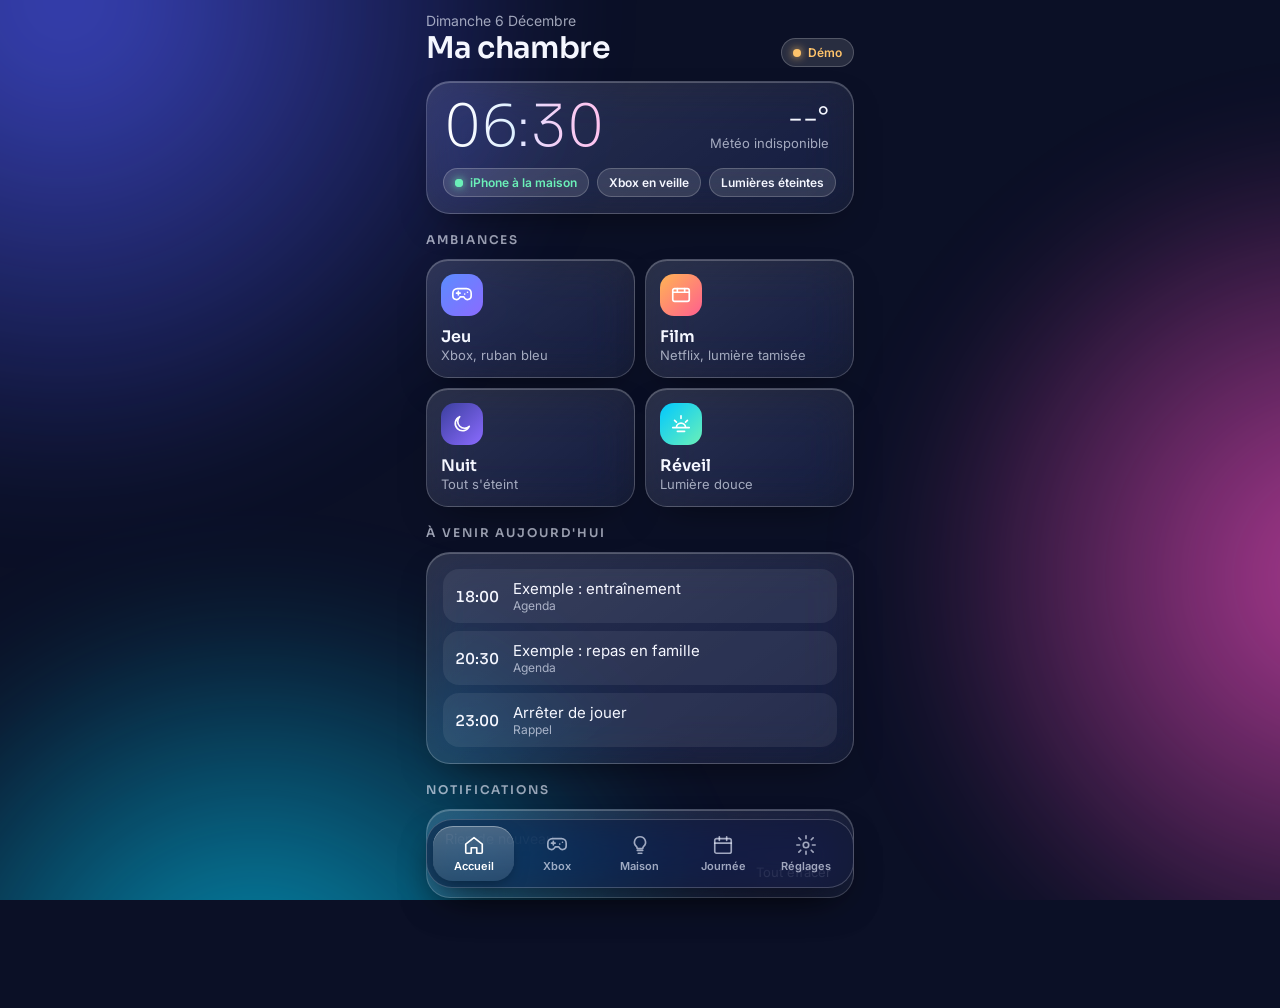
==== commit 19cdc497: "Mouvements « le plus beau possible » : appli téléphone (motion.css/motion.js) et tablette légère (v1" ====
--- a/index.html
+++ b/index.html
@@ -13,6 +13,8 @@
 <link rel="apple-touch-icon" href="apple-touch-icon.png">
 <link rel="icon" href="icon-192.png">
 <link rel="stylesheet" href="https://fonts.googleapis.com/css2?family=Sora:wght@200;300;500;600&family=Inter:wght@400;500;600&display=swap">
+<link rel="stylesheet" href="motion.css">
+<script src="motion.js"></script>
 <style>
 /* Appli téléphone, portrait : une colonne de cartes en verre dépoli sur fond dégradé, barre d'onglets en bas (5 onglets). Centrée à 460px sur grand écran. */
 :root{
@@ -111,7 +113,10 @@
 .appb{border-radius:16px;min-height:76px;display:flex;flex-direction:column;align-items:center;justify-content:center;gap:6px;font-size:12px;font-weight:600;background:rgba(255,255,255,.08);border:1px solid var(--edge);text-align:center;padding:4px}
 .appb .logo{width:32px;height:32px;border-radius:10px;display:grid;place-items:center;font-family:var(--f-display);font-weight:700;font-size:15px}
 .appb[aria-pressed="true"]{background:rgba(255,255,255,.2);border-color:rgba(255,255,255,.5)}
+.apps-more{grid-column:1/-1;display:grid;grid-template-columns:repeat(4,minmax(0,1fr));gap:8px}
+.apps-more[hidden]{display:none}
 .vol{display:flex;align-items:center;gap:8px}
+.vol .icon-btn{flex:1}
 
 /* maison */
 .shut{height:96px;border-radius:16px;background:linear-gradient(#3a5bd8,#7fb7ff 55%,#ffb3a0);position:relative;overflow:hidden;border:1px solid var(--edge)}
@@ -165,7 +170,7 @@
 .alert.show{transform:translate(-50%,0)}
 .alert .txt{flex:1;min-width:0} .alert b{font-family:var(--f-display);display:block}
 @media (prefers-reduced-motion:reduce){*{transition:none!important;animation:none!important}}
-/* ---------- thèmes selon la Xbox (sans animation sur le téléphone) ---------- */
+/* ---------- thèmes selon la Xbox (les mouvements sont dans motion.css) ---------- */
 #th-bg,#th-fx{position:fixed;inset:0;pointer-events:none;overflow:hidden;display:none}
 #th-bg{z-index:0;background-size:cover;background-position:center bottom}#th-fx{z-index:2}
 .dk{position:absolute}.dk img,.dk svg{display:block;width:100%}
@@ -264,12 +269,10 @@
       <div class="lead"><span class="ic" style="--g:linear-gradient(135deg,#ff6f8f,#8b6bff)"><svg width="22" height="22" viewBox="0 0 24 24"><rect x="3" y="5" width="18" height="12" rx="2"/><path d="M8 21h8M12 17v4"/></svg></span>
         <div><h3>Télé</h3><div class="sub" id="tv-state">S'allume et s'éteint avec la Xbox</div></div></div>
       <div class="vol" id="tv-vol-row">
-        <button class="icon-btn" id="vol-down" aria-label="Baisser le son">–</button>
-        <div class="meter"><i id="vol-bar" style="width:30%"></i></div>
-        <button class="icon-btn" id="vol-up" aria-label="Monter le son">+</button>
-        <button class="icon-btn" id="mute" aria-label="Couper le son"><svg class="svg" width="20" height="20" viewBox="0 0 24 24"><path d="M11 5L6 9H3v6h3l5 4zM22 9l-6 6M16 9l6 6"/></svg></button>
+        <button class="icon-btn" data-tv="moins" aria-label="Baisser le son">–</button>
+        <button class="icon-btn" data-tv="plus" aria-label="Monter le son">+</button>
+        <button class="icon-btn" data-tv="muet" aria-label="Couper le son"><svg class="svg" width="20" height="20" viewBox="0 0 24 24"><path d="M11 5L6 9H3v6h3l5 4zM22 9l-6 6M16 9l6 6"/></svg></button>
       </div>
-      <p class="help">La télé suit la Xbox grâce au HDMI-CEC : active « HDMI-CEC » dans les réglages de la télé et de la Xbox.</p>
     </div>
   </section>
 
@@ -320,6 +323,7 @@
   <section class="view" id="v-reglages" hidden>
     <div class="card">
       <div class="field"><label for="st-city">Ville pour la météo</label><input id="st-city" type="text" placeholder="Vide = position du téléphone" autocomplete="off"></div>
+      <div class="field"><label for="st-anim">Animations</label><select id="st-anim"><option value="1">Oui (le plus beau)</option><option value="0">Non</option></select></div>
       <div class="field"><label for="st-theme">Thème</label><select id="st-theme"><option value="auto">Automatique (selon ce qui tourne sur la Xbox)</option><option value="none">Aucun</option><option value="netflix">Netflix</option><option value="youtube">YouTube</option><option value="forza">Forza</option><option value="gta">GTA 6</option></select></div>
       <p class="help" id="xb-raw">La Xbox dit : rien pour l'instant (Home Assistant pas connecté)</p>
     </div>
@@ -336,7 +340,7 @@
       <span class="status" id="st-status"></span>
       <div class="btns"><button class="btn" id="st-forget">Oublier</button><button class="btn" id="st-test">Tester</button><button class="btn primary" id="st-save">Enregistrer</button></div>
     </div>
-    <p class="help">Tableau de bord tablette : <a class="link" href="tablette/index.html">ouvrir</a> · Version 8 (25/11)</p>
+    <p class="help">Tableau de bord tablette : <a class="link" href="tablette/index.html">ouvrir</a> · Version 11 (26/11)</p>
   </section>
 </div>
 
@@ -392,7 +396,7 @@
   let reminders = store.get('reminders', [{t:'23:00', txt:'Arrêter de jouer', on:true}]);
   let notifs = store.get('notifs', []);
   const saveLists = () => { store.set('agenda', agenda); store.set('reminders', reminders); store.set('notifs', notifs.slice(0,30)); };
-  function notify(txt){ notifs.unshift({t:hm(new Date()), txt}); notifs = notifs.slice(0,30); saveLists(); renderNotifs(); }
+  function notify(txt){ notifs.unshift({t:hm(new Date()), txt}); notifs = notifs.slice(0,30); saveLists(); renderNotifs(); if(window.Motion) Motion.newNotif(); }
   let at; function showAlert(title, text){ $('alert-title').textContent=title; $('alert-text').textContent=text; $('alert').classList.add('show'); clearTimeout(at); at=setTimeout(()=>$('alert').classList.remove('show'),60000);
     try { navigator.vibrate && navigator.vibrate([200,100,200]); } catch(e){} }
   $('alert-ok').onclick = () => $('alert').classList.remove('show');
@@ -419,7 +423,7 @@
 
   /* ---------- horloge, agenda, rappels ---------- */
   let lastMin='';
-  function tick(){ const d=new Date(), m=hm(d); $('clock').textContent=m;
+  function tick(){ const d=new Date(), m=hm(d); if(window.Motion) Motion.clock($('clock'),m); else $('clock').textContent=m;
     $('date').textContent=d.toLocaleDateString('fr-FR',{weekday:'long',day:'numeric',month:'long'});
     if (m!==lastMin){ lastMin=m; reminders.forEach(r=>{ if(r.on&&r.t===m){ showAlert('Rappel',r.txt); notify('Rappel : '+r.txt);} }); agenda.forEach(a=>{ if(a.t===m) showAlert('Agenda',a.txt); }); renderAgenda(); } }
   function renderAgenda(){
@@ -449,7 +453,7 @@
     rain:'<path d="M7 15h10a4 4 0 0 0 .5-8A5.5 5.5 0 0 0 6.5 8.5 3.3 3.3 0 0 0 7 15z"/><path style="stroke:#7cc8ff" d="M9 18l-1 3M13 18l-1 3M17 18l-1 3"/>',
     snow:'<path d="M7 14h10a4 4 0 0 0 .5-8A5.5 5.5 0 0 0 6.5 7.5 3.3 3.3 0 0 0 7 14z"/><path style="stroke:#cfe8ff" d="M9 18h.01M13 18h.01M17 18h.01M11 21h.01M15 21h.01"/>',
     storm:'<path d="M7 14h10a4 4 0 0 0 .5-8A5.5 5.5 0 0 0 6.5 7.5 3.3 3.3 0 0 0 7 14z"/><path style="stroke:#ffc46b" d="M12 14l-2 4h4l-2 4"/>'};
-  const icon=(c,n)=>'<svg class="svg" width="'+n+'" height="'+n+'" viewBox="0 0 24 24">'+ICONS[(WMO[c]||['','cloud'])[1]]+'</svg>';
+  const icon=(c,n)=>{ const k=(WMO[c]||['','cloud'])[1]; return '<svg class="svg" width="'+n+'" height="'+n+'" viewBox="0 0 24 24">'+((window.Motion&&Motion.wx(k))||ICONS[k])+'</svg>'; };
   function position(){ return new Promise(res=>{ if(!navigator.geolocation) return res(null); navigator.geolocation.getCurrentPosition(p=>res({lat:p.coords.latitude,lon:p.coords.longitude,name:'Ma position'}),()=>res(null),{timeout:8000,maximumAge:3600000}); }); }
   async function loadWeather(){
     try {
@@ -469,14 +473,30 @@
   }
 
   /* ---------- Xbox & télé ---------- */
-  const APPS=[{id:'YouTube',name:'YouTube',bg:'#ff0033',fg:'#fff',l:'▶',art:'linear-gradient(135deg,#ff0033,#5a0016)'},{id:'Netflix',name:'Netflix',bg:'#000',fg:'#e50914',l:'N',art:'linear-gradient(135deg,#3a0005,#0a0a0a)'},
-    {id:'Spotify',name:'Spotify',bg:'#1db954',fg:'#000',l:'♪',art:'linear-gradient(135deg,#1db954,#0b3d1f)'},{id:'Home',name:'Accueil',bg:'#107c10',fg:'#fff',l:'X',art:'linear-gradient(135deg,#107c10,#0b2614)'}];
-  $('apps').innerHTML=APPS.map(a=>'<button class="appb" data-app="'+a.id+'" aria-pressed="false"><span class="logo" style="background:'+a.bg+';color:'+a.fg+'">'+a.l+'</span>'+a.name+'</button>').join('');
+  /* applis et jeux : chaque bouton lance le script Home Assistant qui allume télé + Xbox si besoin */
+  const APPS=[
+    {id:'YouTube',name:'YouTube',sc:'xbox_youtube',re:/youtube/i,bg:'#ff0033',fg:'#fff',l:'▶',art:'linear-gradient(135deg,#ff0033,#5a0016)'},
+    {id:'Netflix',name:'Netflix',sc:'xbox_netflix',re:/netflix/i,bg:'#000',fg:'#e50914',l:'N',art:'linear-gradient(135deg,#3a0005,#0a0a0a)'},
+    {id:'Home',name:'Accueil',sc:'xbox_accueil',re:/^(home|accueil)/i,bg:'#107c10',fg:'#fff',l:'X',art:'linear-gradient(135deg,#107c10,#0b2614)'},
+    {id:'Forza',name:'Forza Horizon 6',game:1,sc:'xbox_forza_horizon_6',re:/forza/i,bg:'#ff5a2a',fg:'#fff',l:'FH',art:'linear-gradient(135deg,#ff5a2a,#3a0f05)'},
+    {id:'GTA',name:'GTA VI',game:1,sc:'xbox_gta_vi',re:/grand theft|gta/i,bg:'#ff2d95',fg:'#fff',l:'VI',art:'linear-gradient(135deg,#ff2d95,#3a0a25)'},
+    {id:'CoD',name:'Call of Duty',game:1,sc:'xbox_call_of_duty',re:/call of duty/i,bg:'#2b2b2b',fg:'#fff',l:'CoD',art:'linear-gradient(135deg,#4a4a4a,#0a0a0a)'},
+    {id:'Fortnite',name:'Fortnite',game:1,sc:'xbox_fortnite',re:/fortnite/i,bg:'#9d4dff',fg:'#fff',l:'F',art:'linear-gradient(135deg,#9d4dff,#1f0a45)'},
+    {id:'Minecraft',name:'Minecraft',game:1,sc:'xbox_minecraft',re:/minecraft/i,bg:'#5b8c32',fg:'#fff',l:'M',art:'linear-gradient(135deg,#5b8c32,#1a2a0e)'},
+    {id:'SoT',name:'Sea of Thieves',game:1,sc:'xbox_sea_of_thieves',re:/sea of thieves/i,bg:'#0c6f7a',fg:'#fff',l:'SoT',art:'linear-gradient(135deg,#0c6f7a,#04262a)'},
+    {id:'DBX2',name:'Dragon Ball X2',game:1,sc:'xbox_dragon_ball_xenoverse_2',re:/dragon ball|xenoverse/i,bg:'#ff8a00',fg:'#fff',l:'DB',art:'linear-gradient(135deg,#ff8a00,#3a1f00)'},
+    {id:'Stumble',name:'Stumble Guys',game:1,sc:'xbox_stumble_guys',re:/stumble/i,bg:'#ffcc00',fg:'#000',l:'SG',art:'linear-gradient(135deg,#ffcc00,#3a2f00)'},
+    {id:'Spotify',more:1,name:'Spotify',sc:'xbox_spotify',re:/spotify/i,bg:'#1db954',fg:'#000',l:'♪',art:'linear-gradient(135deg,#1db954,#0b3d1f)'},
+    {id:'Deezer',more:1,name:'Deezer',sc:'xbox_deezer',re:/deezer/i,bg:'#a238ff',fg:'#fff',l:'♫',art:'linear-gradient(135deg,#a238ff,#2a0b4a)'}];
+  const appBtn=a=>'<button class="appb" data-app="'+a.id+'" aria-pressed="false"><span class="logo" style="background:'+a.bg+';color:'+a.fg+'">'+a.l+'</span>'+a.name+'</button>';
+  const main=APPS.filter(a=>!a.game&&!a.more), more=APPS.filter(a=>a.game||a.more);
+  $('apps').innerHTML=main.slice(0,2).map(appBtn).join('')+'<button class="appb" id="g-open" aria-pressed="false"><span class="logo" style="background:#2a3170;color:#fff"><svg width="20" height="20" viewBox="0 0 24 24" fill="none" stroke="#fff" stroke-width="2" stroke-linecap="round"><path d="M6 10h4M8 8v4M15 11h.01M18 9h.01"/><path d="M7 5h10a5 5 0 0 1 5 5v3a4 4 0 0 1-7 2.6L14 14h-4l-1 1.6A4 4 0 0 1 2 13v-3a5 5 0 0 1 5-5z"/></svg></span>Jeux</button>'+main.slice(2).map(appBtn).join('')+'<div class="apps-more" id="g-list" hidden>'+more.map(appBtn).join('')+'</div>';
+  $('g-open').onclick=()=>{ const l=$('g-list'); l.hidden=!l.hidden; $('g-open').setAttribute('aria-pressed',!l.hidden); };
   let liveMedia=null;
 
   /* boutons d'applis : liste « source_list » si elle existe, sinon applis installées */
   let srcList = [];
-  const KEY = {YouTube:/youtube/i, Netflix:/netflix/i, Spotify:/spotify/i, Home:/^(home|accueil)/i};
+  const KEY = {}; APPS.forEach(a => KEY[a.id] = a.re);
   const appOf = src => src ? ((APPS.find(a => KEY[a.id].test(src)) || {}).id || src) : null;
   /* sans épingles : on lit la liste des applis installées de la Xbox (navigateur de médias de Home Assistant) */
   let xApps = null;
@@ -510,13 +530,15 @@
     if (src) return send('select_source', {entity_id:cfg.xbox, source:src});
     throw new Error(name+' introuvable ('+(xApps ? xApps.length : 0)+' applis vues sur la Xbox)');
   }
-  async function xboxPower(on){ s.xbox=on; if(!on) s.app=null; s.scene=null; render(); notify(on?'Xbox allumée':'Xbox éteinte'); if(has('xbox')) await call('media_player', on?'turn_on':'turn_off', {entity_id:cfg.xbox}); }
-  async function launch(id){ const wasOn=s.xbox; s.xbox=true; s.app=id; render(); notify('Lancement : '+(APPS.find(a=>a.id===id)||{name:id}).name); if(has('xbox')){ const name=(APPS.find(a=>a.id===id)||{name:id}).name; try { await sendApp(id, wasOn, (sv,d)=>ha('/api/services/media_player/'+sv,'POST',d)); toast(name+' lancé sur la Xbox'); } catch(e){ toast('Xbox : '+name+' non lancé'); notify('Xbox : '+name+' non lancé ('+e.message+')'); } } }
-  async function volume(dir){ if(dir==='mute') s.muted=!s.muted; else { s.vol=Math.max(0,Math.min(100,s.vol+dir*10)); s.muted=false; } render();
-    if(has('xbox')){ if(dir==='mute') await call('media_player','volume_mute',{entity_id:cfg.xbox,is_volume_muted:s.muted}); else await call('media_player','volume_'+(dir>0?'up':'down'),{entity_id:cfg.xbox}); } }
+  async function xboxPower(on){ s.xbox=on; if(!on) s.app=null; s.scene=null; render(); notify(on?'Xbox allumée':'Xbox éteinte'); tv(on?'allumer':'eteindre',true); if(has('xbox')) await call('media_player', on?'turn_on':'turn_off', {entity_id:cfg.xbox}); }
+  async function launch(id){ const a=APPS.find(x=>x.id===id)||{name:id}; s.xbox=true; s.app=id; render(); notify('Lancement : '+a.name);
+    if(!cfg.token) return; try { await ha('/api/services/script/'+a.sc,'POST',{}); toast(a.name+' : la Xbox s\'en occupe'); } catch(e){ toast('Xbox : '+a.name+' non lancé'); notify('Xbox : '+a.name+' non lancé ('+e.message+')'); } }
+  /* télé LG : commandes infrarouges envoyées par le Redmi (scripts Home Assistant), sans retour d'état */
+  const TV={allumer:['tele_allumer','Télé : allumage'],eteindre:['tele_eteindre','Télé : extinction'],plus:['tele_volume_plus','Volume +'],moins:['tele_volume_moins','Volume −'],muet:['tele_muet','Son coupé / remis'],source:['tele_source','Source suivante']};
+  async function tv(k,quiet){ const t=TV[k]; if(!quiet) toast(t[1]); if(!cfg.token) return; try { await ha('/api/services/script/'+t[0],'POST',{}); } catch(e){ notify('Télé : commande non envoyée ('+e.message+')'); } }
   $('xb-sw').onclick=()=>xboxPower(!s.xbox);
   document.querySelectorAll('[data-app]').forEach(b=>b.onclick=()=>launch(b.dataset.app));
-  $('vol-up').onclick=()=>volume(1); $('vol-down').onclick=()=>volume(-1); $('mute').onclick=()=>volume('mute');
+  document.querySelectorAll('[data-tv]').forEach(b=>b.onclick=()=>tv(b.dataset.tv));
 
   /* ---------- lumières Hue ---------- */
   const COLORS=[['#ffcf8a','Blanc chaud'],['#f4f6ff','Blanc froid'],['#5b8cff','Bleu'],['#a77bff','Violet'],['#ff6b8b','Rose'],['#5fd3a0','Vert'],['#ff9b42','Orange']];
@@ -550,22 +572,21 @@
     jeu:{label:'Jeu',desc:'Xbox, ruban bleu',c:'#5b8cff',g:'linear-gradient(135deg,#5b8cff,#8b6bff)',i:'<path d="M6 10h4M8 8v4M15 11h.01M18 9h.01"/><path d="M7 5h10a5 5 0 0 1 5 5v3a4 4 0 0 1-7 2.6L14 14h-4l-1 1.6A4 4 0 0 1 2 13v-3a5 5 0 0 1 5-5z"/>',
       run(){ setL({chevet:[false],plafond:[false],ruban:[true,60,'#5b8cff']}); xboxPower(true); }},
     film:{label:'Film',desc:'Netflix, lumière tamisée',c:'#ff8a5b',g:'linear-gradient(135deg,#ffb454,#ff5f8f)',i:'<rect x="3" y="5" width="18" height="14" rx="2"/><path d="M3 9h18M8 5v4M16 5v4"/>',
-      run(){ setL({chevet:[false],plafond:[false],ruban:[true,15,'#ff9b42']}); launch('Netflix'); }},
+      run(){ setL({chevet:[false],plafond:[false],ruban:[true,15,'#ff9b42']}); tv('allumer',true); launch('Netflix'); }},
     nuit:{label:'Nuit',desc:"Tout s'éteint",c:'#8b6bff',g:'linear-gradient(135deg,#3b3f9e,#8b6bff)',i:'<path d="M20 14.5A8 8 0 1 1 9.5 4a6.5 6.5 0 0 0 10.5 10.5z"/>',
-      run(){ setL({chevet:[false],plafond:[false],ruban:[false]}); if(s.xbox) xboxPower(false); }},
+      run(){ setL({chevet:[false],plafond:[false],ruban:[false]}); if(s.xbox) xboxPower(false); else tv('eteindre',true); }},
     reveil:{label:'Réveil',desc:'Lumière douce',c:'#6bf0b8',g:'linear-gradient(135deg,#00c8ff,#6bf0b8)',i:'<path d="M12 3v3M5 8l2 2M19 8l-2 2M3 16h18M7 16a5 5 0 0 1 10 0M8 20h8"/>',
       run(){ setL({chevet:[true,40,'#ffcf8a'],plafond:[true,50,'#ffcf8a'],ruban:[false]}); }}
   };
   function setL(m){ s.lights.forEach(l=>{ const v=m[l.id]; if(!v) return; l.on=v[0]; if(v[1]!=null) l.lvl=v[1]; if(v[2]) l.color=v[2]; pushLight(l); }); }
   $('scenes').innerHTML=Object.entries(SCENES).map(([k,v])=>'<button class="card scene" data-scene="'+k+'" style="--c:'+v.c+'"><span class="ic" style="--g:'+v.g+'"><svg width="22" height="22" viewBox="0 0 24 24">'+v.i+'</svg></span><span><b>'+v.label+'</b><br><span class="sub">'+v.desc+'</span></span></button>').join('');
-  document.querySelectorAll('[data-scene]').forEach(b=>b.onclick=()=>{ const k=b.dataset.scene; SCENES[k].run(); s.scene=k; render(); toast('Ambiance '+SCENES[k].label); });
+  document.querySelectorAll('[data-scene]').forEach(b=>b.onclick=()=>{ const k=b.dataset.scene; if(window.Motion) Motion.scene(b); SCENES[k].run(); s.scene=k; render(); toast('Ambiance '+SCENES[k].label); });
 
   /* ---------- affichage ---------- */
   function render(){
     // xbox
     $('xb-sw').setAttribute('aria-checked',s.xbox); $('c-xbox').classList.toggle('active',s.xbox); $('c-tv').classList.toggle('active',s.xbox);
-    $('xb-state').textContent=s.xbox?'Allumée':'En veille'; $('tv-state').textContent=s.xbox?'Allumée par la Xbox':"S'allume et s'éteint avec la Xbox";
-    $('tv-vol-row').classList.toggle('off',!s.xbox); $('vol-bar').style.width=(s.muted?0:s.vol)+'%';
+    $('xb-state').textContent=s.xbox?'Allumée':'En veille'; 
     document.querySelectorAll('[data-app]').forEach(b=>b.setAttribute('aria-pressed',b.dataset.app===s.app));
     const now=$('xb-now'), old=now.querySelector('img'); if(old) old.remove();
     if(!s.xbox){ now.style.setProperty('--art','linear-gradient(135deg,#1b2340,#0d1430)'); $('xb-label').textContent='En veille'; $('xb-title').textContent='Touche une appli'; }
@@ -588,15 +609,17 @@
     // bientôt
     document.querySelectorAll('[data-soon]').forEach(t=>{ const k={shutter:'volets'}[t.dataset.soon]||t.dataset.soon; t.hidden = has(k); });
     document.querySelectorAll('[data-scene]').forEach(b=>b.classList.toggle('on',b.dataset.scene===s.scene));
+    if(!window.Motion) document.body.dataset.scene=s.scene||'';
     applyTheme();
-  }
-  /* ---------- thèmes selon ce qui tourne sur la Xbox (images fixes, sans animation) ---------- */
+    if(window.Motion) Motion.xbox(s,liveMedia);
+  }
+  /* ---------- thèmes selon ce qui tourne sur la Xbox ---------- */
   const TH={k:null,start:0};
   function themeOf(){ const f=store.get('theme','auto'); if(f&&f!=='auto') return f==='none'?'':f; if(!s.xbox) return '';
     const t=((s.app||'')+' '+(liveMedia&&liveMedia.title||'')).toLowerCase();
     if(/netflix/.test(t)) return 'netflix'; if(/youtube/.test(t)) return 'youtube'; if(/forza/.test(t)) return 'forza'; if(/grand theft auto|gta/.test(t)) return 'gta'; return ''; }
   const dur=()=>{ const m=Math.max(0,Math.floor((Date.now()-TH.start)/60000)); return m<60? m+' min' : Math.floor(m/60)+' h '+pad(m%60); };
-  const dk=(st,src)=>'<div class="dk" style="'+st+'"><img src="themes/'+src+'" alt=""></div>';
+  const dk=(st,src,sw)=>'<div class="dk" style="'+st+'"><img src="themes/'+src+'" alt=""'+(sw?' class="'+sw+'"':'')+'></div>';
   function curtainSvg(){ const w=390/6; let st='',p='',g='';
     for(let i=0;i<7;i++) st+='<stop offset="'+(i/6)+'" stop-color="'+(i%2?'#5a0006':'#d10a14')+'"/>';
     for(let i=0;i<6;i++){ p+=' Q'+(390-i*w-w/2)+' 44 '+(390-(i+1)*w)+' 20'; g+=' Q'+(390-i*w-w/2)+' 40 '+(390-(i+1)*w)+' 16'; }
@@ -605,17 +628,20 @@
   function seatsSvg(){ let h=''; for(let r=0;r<2;r++) for(let i=0;i<10;i++){ const x=i*44+(r?22:0)-8, y=r?26:8;
       h+='<path d="M'+x+' '+(y+60)+' V'+(y+11)+' Q'+x+' '+y+' '+(x+11)+' '+y+' H'+(x+27)+' Q'+(x+38)+' '+y+' '+(x+38)+' '+(y+11)+' V'+(y+60)+'Z" fill="'+(r?'#050000':'#1a0003')+'"/>'; }
     return '<div class="dk" style="left:0;right:0;bottom:0"><svg height="62" viewBox="0 0 390 62" preserveAspectRatio="xMidYMin slice">'+h+'</svg></div>'; }
-  function buildDeco(k){ let b='',f='';
-    if(k==='netflix') f=curtainSvg()+seatsSvg();
-    else if(k==='youtube'){ b=dk('right:-110px;top:-90px;width:260px;transform:rotate(15deg)','yt-monstera.png')+dk('left:-90px;bottom:40px;width:300px;opacity:.85;transform:rotate(150deg)','yt-bananier.png'); f=dk('left:-142px;top:300px;width:180px','yt-liane.png'); }
-    else if(k==='gta') f=dk('right:-90px;bottom:-100px;width:215px;transform:rotate(-6deg)','gta-palmier.png');
-    $('th-bg').innerHTML=b; $('th-fx').innerHTML=f;
-    $('th-bg').style.display=k&&k!=='netflix'||b?'block':'none'; $('th-fx').style.display=f?'block':'none'; }
+  function buildDeco(k){ let b='',f=''; const mv=window.Motion&&Motion.on();
+    if(k==='netflix'){ f=curtainSvg()+seatsSvg(); if(mv) f+='<div class="cur-l"></div><div class="cur-r"></div>'; }
+    else if(k==='youtube'){ b=dk('right:-110px;top:-90px;width:260px;transform:rotate(15deg)','yt-monstera.png','sway-t')+dk('left:-90px;bottom:40px;width:300px;opacity:.85;transform:rotate(150deg)','yt-bananier.png','sway-t');
+      for(let i=0;i<10;i++) b+='<span class="ff" style="left:'+((i*37+11)%88+6)+'%;top:'+((i*53+17)%75+12)+'%;animation-duration:'+(6+i%5)+'s;animation-delay:-'+i+'s"></span>';
+      f=dk('left:-142px;top:300px;width:180px','yt-liane.png','sway-t'); }
+    else if(k==='gta') f=dk('right:-90px;bottom:-100px;width:215px;transform:rotate(-6deg)','gta-palmier.png','sway-b');
+    $('th-bg').innerHTML=b; $('th-fx').innerHTML=f; $('th-fx').className='';
+    $('th-bg').style.display=k&&k!=='netflix'||b?'block':'none'; $('th-fx').style.display=f?'block':'none';
+    if(k==='netflix'&&mv){ setTimeout(()=>$('th-fx').className='open',500); setTimeout(()=>$('th-fx').querySelectorAll('.cur-l,.cur-r').forEach(e=>e.remove()),2700); } }
   function applyTheme(){
     const k=themeOf();
     if(k!==TH.k){ TH.k=k; const st=store.get('th-start',null);
       if(k&&st&&st.k===k&&Date.now()-st.t<12*3600000) TH.start=st.t; else { TH.start=Date.now(); if(k) store.set('th-start',{k,t:TH.start}); }
-      ['netflix','youtube','forza','gta'].forEach(x=>document.body.classList.toggle('th-'+x,x===k)); buildDeco(k); }
+      ['netflix','youtube','forza','gta'].forEach(x=>document.body.classList.toggle('th-'+x,x===k)); buildDeco(k); if(window.Motion) Motion.theme(k); }
     const now=$('xb-now'); now.classList.toggle('ticket',k==='netflix');
     if(k==='netflix'){ $('xb-label').textContent='Séance de '+hm(new Date(TH.start))+' · '+dur(); $('xb-title').textContent='Netflix'; const im=now.querySelector('img'); if(im) im.remove(); }
     if(k==='forza'){ $('xb-label').textContent=(s.xbox?'En jeu · ':'')+dur(); if(!s.xbox||!liveMedia) $('xb-title').textContent='Forza Horizon 6'; const im=now.querySelector('img'); if(im) im.remove(); }
@@ -698,7 +724,7 @@
   $('st-forget').onclick=()=>{ cfg={city:cfg.city,url:SAME?location.origin:'',token:'',xbox:'media_player.xbox',person:''}; store.set('cfg',cfg); fillSettings(); live=false; liveMedia=null; setMode(); render(); $('st-status').className='status ok'; $('st-status').textContent='Adresse et clé effacées du téléphone'; };
 
   /* ---------- démarrage ---------- */
-  route(); setMode(); renderPresence(); render(); renderAgenda(); renderReminders(); renderNotifs();
+  route(); setMode(); renderPresence(); render(); if(window.Motion) Motion.start(); renderAgenda(); renderReminders(); renderNotifs();
   tick(); setInterval(tick,1000);
   loadWeather(); setInterval(loadWeather,15*60*1000);
   poll(); setInterval(poll,10000);
--- a/motion.css
+++ b/motion.css
@@ -0,0 +1,172 @@
+/* Mouvements de l'appli téléphone (version 11).
+   Surtout transform et opacity (fluide), coupés si le téléphone demande moins d'animations
+   ou si Réglages › Animations est sur Non. */
+:root{ --spring:cubic-bezier(.3,1.35,.5,1); --smooth:cubic-bezier(.2,.9,.25,1); }
+
+/* arrivée en cascade : en-tête, cartes, barre d'onglets */
+@keyframes m-rise{ from{ opacity:0; transform:translate3d(0,26px,0) scale(.96) } 60%{ opacity:1 } }
+@keyframes m-drop{ from{ opacity:0; transform:translate3d(0,-16px,0) } }
+@keyframes m-up{ from{ opacity:0; transform:translate3d(-50%,40px,0) } }
+.m-intro .top{ animation:m-drop .7s var(--smooth) backwards }
+.m-intro nav.tabs{ animation:m-up .8s var(--spring) .35s backwards }
+.card.rise{ animation:m-rise .8s var(--smooth) backwards; animation-delay:calc(var(--i,0) * 60ms + 80ms) }
+.card.pre{ opacity:0; transform:translate3d(0,30px,0) scale(.96) }
+.card.reveal{ animation:m-rise .8s var(--smooth) backwards }
+.view.m-in{ animation:m-view .45s var(--smooth) backwards }
+@keyframes m-view{ from{ opacity:0; transform:translate3d(var(--dir,24px),0,0) } }
+
+/* barre d'onglets : une pastille de verre glisse sous l'onglet choisi */
+nav.tabs .m-ind{ position:absolute; left:0; top:6px; height:calc(100% - 12px); border-radius:20px; pointer-events:none;
+  background:linear-gradient(180deg,rgba(255,255,255,.24),rgba(255,255,255,.1)); box-shadow:inset 0 1px 0 rgba(255,255,255,.35),0 6px 18px -6px rgba(0,0,0,.5);
+  transition:transform .55s var(--spring), width .55s var(--spring) }
+nav.tabs.m-ready .m-ind{ transition:transform .55s var(--spring), width .55s var(--spring) }
+nav.tabs.m-has a[aria-current="page"]{ background:transparent }
+nav.tabs a{ position:relative; z-index:1; transition:color .3s }
+nav.tabs a[aria-current="page"] svg{ animation:m-tab .55s var(--spring) }
+@keyframes m-tab{ 0%{ transform:scale(.7) translateY(3px) } 100%{ transform:none } }
+
+/* appui : ressort façon iPhone */
+.btn,.icon-btn,.scene,.appb,.sw,.switch,nav.tabs a{ transition:transform .35s var(--spring), background .3s, border-color .3s, box-shadow .3s, color .3s }
+.btn:active,.icon-btn:active,.scene:active,.appb:active,.sw:active{ transform:scale(.93); transition-duration:.1s }
+
+/* reflet de verre qui traverse une carte de temps en temps */
+.card > .gl{ position:absolute; inset:0; border-radius:inherit; pointer-events:none; opacity:0;
+  background:linear-gradient(110deg,transparent 38%,rgba(255,255,255,.14) 47%,rgba(255,255,255,.3) 50%,rgba(255,255,255,.14) 53%,transparent 62%) 100% 0/300% 100% no-repeat }
+.card > .gl.go{ animation:m-gl 1.7s cubic-bezier(.45,0,.25,1) }
+@keyframes m-gl{ from{ opacity:1; background-position:100% 0 } to{ opacity:1; background-position:0 0 } }
+
+/* horloge : chaque chiffre roule quand la minute change */
+.clock.m-clk{ background:none; color:#fff; -webkit-text-fill-color:currentColor }
+.clock .dg{ display:inline-block; position:relative; vertical-align:top }
+.clock .dg b{ display:block; font-weight:inherit; -webkit-background-clip:text; background-clip:text; color:transparent; -webkit-text-fill-color:transparent }
+.clock .dg b.o{ position:absolute; left:0; top:0; animation:m-dgo .55s cubic-bezier(.5,0,.25,1) forwards }
+.clock .dg b.n{ animation:m-dgi .75s cubic-bezier(.2,.9,.3,1.25) backwards }
+.clock .cl b{ animation:m-colon 2s ease-in-out infinite }
+@keyframes m-dgo{ to{ opacity:0; transform:translate3d(0,-45%,0) scale(.85); filter:blur(2px) } }
+@keyframes m-dgi{ from{ opacity:0; transform:translate3d(0,50%,0) scale(.85); filter:blur(2px) } }
+@keyframes m-colon{ 50%{ opacity:.3 } }
+
+/* couches d'effets : derrière le verre (vagues de couleur) et devant (anneaux, symboles) */
+#m-back,#m-front{ position:fixed; left:0; top:0; width:0; height:0; pointer-events:none }
+#m-back{ z-index:0 } #m-front{ z-index:8 }
+.m-bloom{ position:absolute; width:200px; height:200px; margin:-100px 0 0 -100px; border-radius:50%; opacity:0; animation:m-bloom 1.8s cubic-bezier(.2,.6,.3,1) forwards }
+.m-ring{ position:absolute; width:100px; height:100px; margin:-50px 0 0 -50px; border-radius:50%; border:2px solid #fff; opacity:0; animation:m-ring 1s cubic-bezier(.2,.7,.3,1) forwards }
+.m-flt{ position:absolute; width:40px; height:30px; margin:-15px 0 0 -20px; display:grid; place-items:center; font:600 24px var(--f-display); color:#fff; animation:m-flt 1s ease-out forwards }
+.m-flt svg{ stroke:#fff; fill:none; stroke-width:1.8; stroke-linecap:round; stroke-linejoin:round }
+@keyframes m-bloom{ 0%{ opacity:0; transform:scale(.3) } 12%{ opacity:1 } 55%{ opacity:.8 } 100%{ opacity:0; transform:scale(var(--s,8)) } }
+@keyframes m-ring{ 0%{ opacity:.9; transform:scale(.4) } 100%{ opacity:0; transform:scale(3.4) } }
+@keyframes m-flt{ 0%{ opacity:0; transform:scale(.5) } 20%{ opacity:1; transform:translate3d(0,-10px,0) scale(1.15) } 100%{ opacity:0; transform:translate3d(0,-56px,0) } }
+
+/* fond : les couleurs suivent l'ambiance */
+.aurora{ transition:opacity .5s }
+.aurora.m-fade{ opacity:0 }
+body[data-scene="jeu"] .aurora .a1{ background:radial-gradient(circle,#3d6bff,transparent 62%) }
+body[data-scene="jeu"] .aurora .a2{ background:radial-gradient(circle,#8b5bff,transparent 62%) }
+body[data-scene="jeu"] .aurora .a3{ background:radial-gradient(circle,#00c8ff,transparent 62%) }
+body[data-scene="film"] .aurora .a1{ background:radial-gradient(circle,#ff8a3d,transparent 62%) }
+body[data-scene="film"] .aurora .a2{ background:radial-gradient(circle,#ff4f7a,transparent 62%) }
+body[data-scene="film"] .aurora .a3{ background:radial-gradient(circle,#b0306a,transparent 62%) }
+body[data-scene="nuit"] .aurora .a1{ background:radial-gradient(circle,#2a2f8a,transparent 62%) }
+body[data-scene="nuit"] .aurora .a2{ background:radial-gradient(circle,#4b2f9e,transparent 62%) }
+body[data-scene="nuit"] .aurora .a3{ background:radial-gradient(circle,#10306a,transparent 62%) }
+body[data-scene="reveil"] .aurora .a1{ background:radial-gradient(circle,#ffb36b,transparent 62%) }
+body[data-scene="reveil"] .aurora .a2{ background:radial-gradient(circle,#6cc8ff,transparent 62%) }
+body[data-scene="reveil"] .aurora .a3{ background:radial-gradient(circle,#4fe0b0,transparent 62%) }
+
+/* ambiances : l'icône rebondit puis vit tant que l'ambiance est active, halo qui respire */
+.scene::after{ content:""; position:absolute; inset:-1px; border-radius:inherit; opacity:0; transition:opacity .6s; pointer-events:none; box-shadow:0 0 30px 3px var(--c) }
+.scene.on::after{ opacity:.9; animation:m-halo 3.2s ease-in-out infinite }
+@keyframes m-halo{ 50%{ opacity:.35 } }
+.ic.m-pop{ animation:m-pop .8s var(--spring) }
+@keyframes m-pop{ 25%{ transform:scale(.75) } 60%{ transform:scale(1.2) } }
+.scene.on[data-scene="jeu"] .ic svg{ animation:m-rumble 3.6s ease-in-out infinite }
+.scene.on[data-scene="film"] .ic svg{ animation:m-tilt 4s ease-in-out infinite }
+.scene.on[data-scene="nuit"] .ic svg{ animation:m-rock 6s ease-in-out infinite }
+.scene.on[data-scene="reveil"] .ic svg{ animation:m-sunup 3.4s ease-in-out infinite }
+@keyframes m-rumble{ 0%,16%,100%{ transform:none } 2%{ transform:rotate(-10deg) } 4%{ transform:rotate(9deg) } 6%{ transform:rotate(-7deg) } 8%{ transform:rotate(5deg) } 10%{ transform:rotate(-3deg) } 12%{ transform:rotate(2deg) } }
+@keyframes m-tilt{ 50%{ transform:rotate(-9deg) translateY(-1px) } }
+@keyframes m-rock{ 0%,100%{ transform:rotate(-12deg) } 50%{ transform:rotate(10deg) } }
+@keyframes m-sunup{ 0%,100%{ transform:translateY(3px) } 50%{ transform:translateY(-2px) } }
+
+/* Xbox : démarrage, extinction façon vieille télé, changement d'appli, égaliseur */
+.now > .ox,.now > .swp,.now > .crt,.now > .eq,.now > .old{ position:absolute }
+.now > .ox,.now > .swp{ inset:0; border-radius:inherit; opacity:0; pointer-events:none }
+.now > .ox{ z-index:0 }
+.now > .swp{ background:linear-gradient(110deg,transparent 35%,rgba(255,255,255,.45) 50%,transparent 65%) 100% 0/300% 100% no-repeat }
+#c-xbox.m-go .now > .swp{ animation:m-gl 1.1s cubic-bezier(.45,0,.25,1) .15s }
+#c-xbox.m-x .now > .ox{ animation:m-out .9s ease forwards }
+#c-xbox.m-go .now > .label{ animation:m-inr .8s var(--spring) backwards }
+#c-xbox.m-go .now > .title{ animation:m-inr .8s var(--spring) .07s backwards }
+#c-xbox.m-shut .now > .label,#c-xbox.m-shut .now > .title{ animation:m-fin .6s ease .5s backwards }
+.now > .old{ left:16px; right:16px; bottom:16px; display:flex; flex-direction:column; gap:4px; animation:m-crt .55s cubic-bezier(.6,0,.4,1) forwards }
+.now > .crt{ left:0; right:0; top:50%; height:2px; margin-top:-1px; background:#fff; opacity:0; box-shadow:0 0 14px 2px rgba(255,255,255,.7) }
+#c-xbox.m-shut .now > .crt{ animation:m-crtl .7s ease-in forwards }
+@keyframes m-out{ from{ opacity:1 } to{ opacity:0 } }
+@keyframes m-fin{ from{ opacity:0 } }
+@keyframes m-inr{ from{ opacity:0; transform:translate3d(40px,0,0) } }
+@keyframes m-crt{ 0%{ opacity:1 } 45%{ opacity:1; transform:scale(1,.03) } 100%{ opacity:0; transform:scale(0,.03) } }
+@keyframes m-crtl{ 0%,30%{ opacity:0 } 40%{ opacity:1; transform:none } 100%{ opacity:0; transform:scaleX(0) } }
+.now > .eq{ right:18px; top:18px; height:20px; display:flex; gap:3px; align-items:flex-end; opacity:0; transition:opacity .5s }
+.now > .eq i{ width:4px; height:20px; border-radius:2px; background:#fff; transform-origin:50% 100%; transform:scaleY(.3) }
+#c-xbox.m-play .now > .eq{ opacity:.85 }
+#c-xbox.m-play .now > .eq i{ animation:m-eq .8s ease-in-out infinite alternate }
+#c-xbox.m-play .now > .eq i:nth-child(2){ animation-duration:.55s; animation-delay:-.3s }
+#c-xbox.m-play .now > .eq i:nth-child(3){ animation-duration:.95s; animation-delay:-.5s }
+#c-xbox.m-play .now > .eq i:nth-child(4){ animation-duration:.65s; animation-delay:-.1s }
+@keyframes m-eq{ from{ transform:scaleY(.2) } to{ transform:scaleY(1) } }
+.now.ticket > .eq,.now.ticket > .swp{ display:none }
+#c-xbox.m-boot #apps > .appb{ animation:m-popin .7s var(--spring) backwards }
+#c-xbox.m-boot #apps > .appb:nth-child(2){ animation-delay:.07s } #c-xbox.m-boot #apps > .appb:nth-child(3){ animation-delay:.14s } #c-xbox.m-boot #apps > .appb:nth-child(4){ animation-delay:.21s }
+@keyframes m-popin{ from{ opacity:.3; transform:scale(.7) } }
+.logo.m-hop{ animation:m-hop .7s var(--spring) }
+@keyframes m-hop{ 30%{ transform:translate3d(0,-12px,0) scale(1.15) } 65%{ transform:scale(.92,1.05) } }
+.apps-more:not([hidden]) .appb{ animation:m-popin .6s var(--spring) backwards }
+.apps-more .appb:nth-child(2){ animation-delay:.04s } .apps-more .appb:nth-child(3){ animation-delay:.08s } .apps-more .appb:nth-child(4){ animation-delay:.12s }
+.apps-more .appb:nth-child(5){ animation-delay:.16s } .apps-more .appb:nth-child(6){ animation-delay:.2s } .apps-more .appb:nth-child(7){ animation-delay:.24s }
+.apps-more .appb:nth-child(8){ animation-delay:.28s } .apps-more .appb:nth-child(9){ animation-delay:.32s } .apps-more .appb:nth-child(10){ animation-delay:.36s }
+
+/* lumières : l'icône s'illumine, les pastilles de couleur rebondissent */
+.ic.m-lit{ animation:m-lit 1s ease-out }
+@keyframes m-lit{ 0%{ transform:scale(1) } 30%{ transform:scale(1.25) } 100%{ transform:scale(1) } }
+.sw.m-pop{ animation:m-pop .6s var(--spring) }
+
+/* présence : onde radar autour du point vert */
+#presence .dot,#mode.live .dot{ position:relative }
+#presence .dot::after,#mode.live .dot::after{ content:""; position:absolute; inset:0; border-radius:50%; background:currentColor; animation:m-radar 2.6s ease-out infinite }
+@keyframes m-radar{ from{ opacity:.7; transform:scale(1) } to{ opacity:0; transform:scale(3.4) } }
+
+/* notification qui arrive */
+.list li.m-new{ position:relative; animation:m-nin .8s var(--spring) backwards }
+.list li.m-new::after{ content:""; position:absolute; inset:0; border-radius:inherit; background:#fff; opacity:0; animation:m-flash 1.2s ease-out .2s }
+@keyframes m-nin{ from{ opacity:0; transform:translate3d(50px,0,0) scale(.94) } }
+@keyframes m-flash{ from{ opacity:.25 } to{ opacity:0 } }
+
+/* message et alerte : arrivée en ressort */
+.toast{ transform:translate(-50%,-24px) scale(.9); transition:opacity .3s, transform .55s var(--spring) }
+.toast.show{ transform:translate(-50%,0) scale(1) }
+.alert{ transition:transform .6s var(--spring) }
+
+/* thèmes Xbox : fondu, rideau Netflix qui s'ouvre, feuilles et palmier qui se balancent, lucioles, néon GTA */
+#m-veil{ position:fixed; inset:0; background:#000; z-index:7; pointer-events:none; display:none }
+#m-veil.go{ display:block; animation:m-out 1.1s ease forwards }
+.m-thin #th-bg,.m-thin #th-fx{ animation:m-decor 1.8s var(--smooth) backwards }
+@keyframes m-decor{ from{ opacity:0; transform:scale(1.08) } }
+.m-thin.th-gta .clock .dg b,.m-thin.th-gta .clock{ animation:m-neon 1.6s linear backwards }
+@keyframes m-neon{ 0%{ opacity:.15 } 8%{ opacity:1 } 12%{ opacity:.25 } 20%{ opacity:1 } 24%{ opacity:.4 } 26%{ opacity:1 } 55%{ opacity:1 } 58%{ opacity:.5 } 62%{ opacity:1 } }
+.m-thin .now.ticket{ animation:m-tkt 1s var(--spring) .3s backwards }
+@keyframes m-tkt{ from{ opacity:0; transform:translate3d(0,-40px,0) rotate(-5deg) } }
+.m-thin.th-forza .now{ animation:m-zoom 1.4s var(--smooth) backwards }
+@keyframes m-zoom{ from{ opacity:0; transform:scale(1.1) } }
+.sway-t{ transform-origin:50% 0; animation:m-sway 9s ease-in-out infinite }
+.sway-b{ transform-origin:50% 100%; animation:m-sway 11s ease-in-out infinite }
+@keyframes m-sway{ 0%,100%{ transform:rotate(-1.8deg) } 50%{ transform:rotate(1.8deg) } }
+.ff{ position:absolute; width:5px; height:5px; border-radius:50%; background:#e4ff9a; box-shadow:0 0 8px 3px rgba(190,255,120,.55); opacity:.2; animation:m-ffly 7s ease-in-out infinite alternate }
+@keyframes m-ffly{ 0%{ opacity:.1; transform:translate(0,0) } 50%{ opacity:.9 } 100%{ opacity:.25; transform:translate(26px,-34px) } }
+.cur-l,.cur-r{ position:absolute; top:0; bottom:0; width:52%; background:repeating-linear-gradient(90deg,#5a0006 0,#d10a14 22px,#5a0006 44px); box-shadow:0 0 40px rgba(0,0,0,.7); transition:transform 2s cubic-bezier(.6,0,.3,1) }
+.cur-l{ left:0 } .cur-r{ right:0 }
+#th-fx.open .cur-l{ transform:translateX(-100%) } #th-fx.open .cur-r{ transform:translateX(100%) }
+
+/* Animations coupées (réglage ou demande du téléphone) */
+.noanim *,.noanim *::before,.noanim *::after{ animation:none!important }
+.noanim .card.pre{ opacity:1; transform:none }
+@media (prefers-reduced-motion:reduce){ *,*::before,*::after{ animation:none!important } .card.pre{ opacity:1; transform:none } }
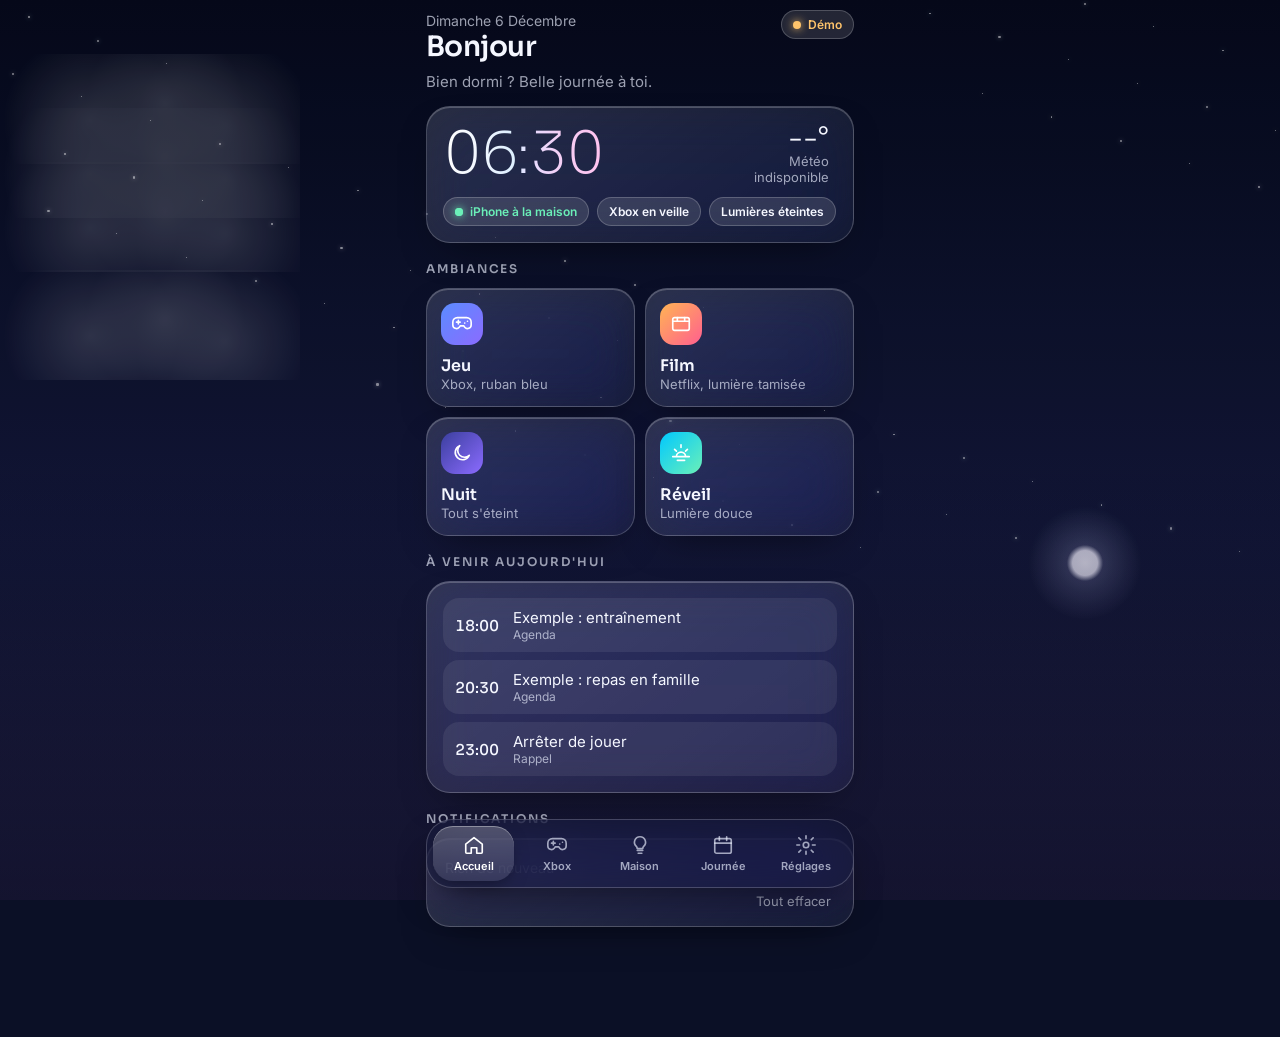
==== commit 8ed66d85: "Chambre vivante : ciel qui suit l'heure et la météo, messages d'accueil, couleurs des jaquettes, pla" ====
--- a/index.html
+++ b/index.html
@@ -15,6 +15,7 @@
 <link rel="stylesheet" href="https://fonts.googleapis.com/css2?family=Sora:wght@200;300;500;600&family=Inter:wght@400;500;600&display=swap">
 <link rel="stylesheet" href="motion.css">
 <script src="motion.js"></script>
+<script src="vivant.js?v=1"></script>
 <style>
 /* Appli téléphone, portrait : une colonne de cartes en verre dépoli sur fond dégradé, barre d'onglets en bas (5 onglets). Centrée à 460px sur grand écran. */
 :root{
@@ -221,9 +222,34 @@
 .th-forza .appb[aria-pressed="true"]{background:rgba(255,90,42,.28);border-color:#ff5a2a}
 .th-forza nav.tabs{background:rgba(20,6,4,.75)}
 .th-forza .now{--art:url(themes/fz-mini.jpg) center/cover no-repeat #000!important;min-height:190px}
+/* ---------- chambre vivante : ciel, jaquette, message d'accueil, plan 3D ---------- */
+#v-sky{display:none}
+body.sky #v-sky{display:block}
+body.themed #v-sky,body.themed #v-cover{display:none}
+body.sky .aurora i:not(.a4){opacity:0;transition:opacity 1.2s}
+body.sky.sc-on .aurora i:not(.a4){opacity:.5}
+#v-cover{position:fixed;inset:-80px;z-index:0;pointer-events:none;background-size:cover;background-position:center;filter:blur(46px) saturate(150%);opacity:0;transform:scale(1.15);transition:opacity 1.6s}
+body.cov #v-cover{opacity:.55}
+#v-cover::after{content:"";position:absolute;inset:0;background:rgba(5,8,24,.35)}
+.top{position:relative}
+body.acc .top{display:block}
+body.acc #mode{position:absolute;right:0;top:-2px}
+body.acc h1{font-size:28px}
+.clock{white-space:nowrap;flex-shrink:0}
+.wxmini .sub{display:block;max-width:118px}
+.greet{margin:-6px 0 0;min-height:20px;font-size:15px;color:var(--muted);transition:opacity .5s,transform .5s}
+.greet.out{opacity:0;transform:translateY(6px)}
+.plan-card{padding:12px 12px 6px;overflow:hidden}
+.vwrap{position:relative;margin:-4px -4px 0;perspective:900px;-webkit-perspective:900px;touch-action:pan-y}
+.vwrap .vplan{transition:transform .9s cubic-bezier(.2,1.3,.4,1);transform-origin:50% 60%}
+.vwrap.drag .vplan{transition:none}
+.vleg{display:flex;gap:6px;flex-wrap:wrap;justify-content:center;padding-bottom:6px}
+.vleg span{font-size:11px;font-weight:600;color:var(--muted);padding:4px 9px;border-radius:99px;background:rgba(255,255,255,.08)}
+.vpop{font-family:var(--f-body)}
 </style>
 </head>
 <body>
+<div id="v-sky" aria-hidden="true"></div><div id="v-cover" aria-hidden="true"></div>
 <div class="aurora" aria-hidden="true"><i class="a1"></i><i class="a2"></i><i class="a3"></i><i class="a4"></i></div>
 <div id="th-bg" aria-hidden="true"></div><div id="th-fx" aria-hidden="true"></div>
 
@@ -232,6 +258,7 @@
     <div><div class="sub" id="date"></div><h1 id="title">Ma chambre</h1></div>
     <span class="pill demo" id="mode"><span class="dot"></span><span id="mode-txt">Démo</span></span>
   </div>
+  <p class="greet" id="greet"></p>
 
   <!-- ACCUEIL -->
   <section class="view" id="v-accueil">
@@ -278,6 +305,10 @@
 
   <!-- MAISON -->
   <section class="view" id="v-maison" hidden>
+    <div class="card plan-card">
+      <div class="row" style="padding:2px 4px 0"><h3>Ma chambre en 3D</h3><span class="sub">Touchez un meuble</span></div>
+      <div class="vwrap" id="plan"></div>
+    </div>
     <h2>Lumières Philips Hue</h2>
     <div id="lights" class="view"></div>
     <div hidden><!-- volets et garage : pas prévus pour l'instant -->
@@ -323,6 +354,7 @@
   <section class="view" id="v-reglages" hidden>
     <div class="card">
       <div class="field"><label for="st-city">Ville pour la météo</label><input id="st-city" type="text" placeholder="Vide = position du téléphone" autocomplete="off"></div>
+      <div class="field"><label for="st-fond">Fond d'écran</label><select id="st-fond"><option value="ciel">Ciel qui suit l'heure et la météo</option><option value="couleurs">Couleurs (comme avant)</option></select></div>
       <div class="field"><label for="st-anim">Animations</label><select id="st-anim"><option value="1">Oui (le plus beau)</option><option value="0">Non</option></select></div>
       <div class="field"><label for="st-theme">Thème</label><select id="st-theme"><option value="auto">Automatique (selon ce qui tourne sur la Xbox)</option><option value="none">Aucun</option><option value="netflix">Netflix</option><option value="youtube">YouTube</option><option value="forza">Forza</option><option value="gta">GTA 6</option></select></div>
       <p class="help" id="xb-raw">La Xbox dit : rien pour l'instant (Home Assistant pas connecté)</p>
@@ -340,7 +372,7 @@
       <span class="status" id="st-status"></span>
       <div class="btns"><button class="btn" id="st-forget">Oublier</button><button class="btn" id="st-test">Tester</button><button class="btn primary" id="st-save">Enregistrer</button></div>
     </div>
-    <p class="help">Tableau de bord tablette : <a class="link" href="tablette/index.html">ouvrir</a> · Version 11 (26/11)</p>
+    <p class="help">Tableau de bord tablette : <a class="link" href="tablette/index.html">ouvrir</a> · Version 12 (26/11)</p>
   </section>
 </div>
 
@@ -414,24 +446,26 @@
   }
 
   /* ---------- onglets ---------- */
+  let curTab='accueil', greetHello='';
   const TABS = {accueil:'Ma chambre', xbox:'Xbox et télé', maison:'Maison', journee:'Journée', reglages:'Réglages'};
   function route(){ const t=(location.hash||'').slice(1); const tab = TABS[t] ? t : 'accueil';
     Object.keys(TABS).forEach(k => $('v-'+k).hidden = k !== tab);
     document.querySelectorAll('nav.tabs a').forEach(a => { if (a.dataset.tab===tab) a.setAttribute('aria-current','page'); else a.removeAttribute('aria-current'); });
-    $('title').textContent = TABS[tab]; if (tab==='reglages'){ fillSettings(); if(!badKey&&cfg.url&&cfg.token) findDevices(cfg.url,cfg.token).catch(()=>{}); } window.scrollTo(0,0); }
+    curTab=tab; document.body.classList.toggle('acc',tab==='accueil'); $('title').textContent = tab==='accueil'&&greetHello ? greetHello : TABS[tab]; $('greet').hidden = tab!=='accueil'; if(tab==='maison'&&planOn) VIV.planHit($('plan')); if (tab==='reglages'){ fillSettings(); if(!badKey&&cfg.url&&cfg.token) findDevices(cfg.url,cfg.token).catch(()=>{}); } window.scrollTo(0,0); }
   window.addEventListener('hashchange', route);
 
   /* ---------- horloge, agenda, rappels ---------- */
-  let lastMin='';
+  let lastMin='', nextUp=null;
   function tick(){ const d=new Date(), m=hm(d); if(window.Motion) Motion.clock($('clock'),m); else $('clock').textContent=m;
     $('date').textContent=d.toLocaleDateString('fr-FR',{weekday:'long',day:'numeric',month:'long'});
-    if (m!==lastMin){ lastMin=m; reminders.forEach(r=>{ if(r.on&&r.t===m){ showAlert('Rappel',r.txt); notify('Rappel : '+r.txt);} }); agenda.forEach(a=>{ if(a.t===m) showAlert('Agenda',a.txt); }); renderAgenda(); } }
+    if (m!==lastMin){ lastMin=m; reminders.forEach(r=>{ if(r.on&&r.t===m){ showAlert('Rappel',r.txt); notify('Rappel : '+r.txt);} }); agenda.forEach(a=>{ if(a.t===m) showAlert('Agenda',a.txt); }); renderAgenda(); vivMinute(); } }
   function renderAgenda(){
     const m=hm(new Date()); const list=agenda.slice().sort((a,b)=>a.t.localeCompare(b.t)); const ni=list.findIndex(a=>a.t>=m);
     $('agenda').innerHTML = list.length ? list.map((a,i)=>'<li class="item'+(a.t<m?' past':'')+(i===ni?' next':'')+'"><span class="time">'+esc(a.t)+'</span><span class="txt">'+esc(a.txt)+'</span><button class="x" data-del-ag="'+agenda.indexOf(a)+'" aria-label="Supprimer">✕</button></li>').join('') : '<li class="empty">Rien de prévu</li>';
     $('ag-count').textContent = list.length ? list.length+' aujourd\'hui' : '';
     document.querySelectorAll('[data-del-ag]').forEach(b=>b.onclick=()=>{ agenda.splice(+b.dataset.delAg,1); saveLists(); renderAgenda(); });
     const up = list.filter(a=>a.t>=m).map(a=>({t:a.t,txt:a.txt,k:'Agenda'})).concat(reminders.filter(r=>r.on&&r.t>=m).map(r=>({t:r.t,txt:r.txt,k:'Rappel'}))).sort((a,b)=>a.t.localeCompare(b.t)).slice(0,4);
+    nextUp = up[0]||null;
     $('upcoming').innerHTML = up.length ? up.map(u=>'<li class="item"><span class="time">'+esc(u.t)+'</span><span class="txt">'+esc(u.txt)+'<small>'+u.k+'</small></span></li>').join('') : '<li class="empty">Plus rien de prévu aujourd\'hui</li>';
   }
   function renderReminders(){
@@ -452,8 +486,10 @@
     cloud:'<path d="M7 19h10a4.5 4.5 0 0 0 .5-9A6 6 0 0 0 6 11.5 3.8 3.8 0 0 0 7 19z"/>', fog:'<path d="M4 10h16M3 14h18M6 18h12"/>',
     rain:'<path d="M7 15h10a4 4 0 0 0 .5-8A5.5 5.5 0 0 0 6.5 8.5 3.3 3.3 0 0 0 7 15z"/><path style="stroke:#7cc8ff" d="M9 18l-1 3M13 18l-1 3M17 18l-1 3"/>',
     snow:'<path d="M7 14h10a4 4 0 0 0 .5-8A5.5 5.5 0 0 0 6.5 7.5 3.3 3.3 0 0 0 7 14z"/><path style="stroke:#cfe8ff" d="M9 18h.01M13 18h.01M17 18h.01M11 21h.01M15 21h.01"/>',
+    moon:'<path style="stroke:#e6e4ff" d="M20 14.5A8 8 0 1 1 9.5 4a6.5 6.5 0 0 0 10.5 10.5z"/>',
+    cloudmoon:'<path style="stroke:#e6e4ff" d="M13.5 3.5a5 5 0 0 0 6 6.5 5.5 5.5 0 0 1-4.3 3"/><path d="M7 20h9a4 4 0 0 0 0-8 5.5 5.5 0 0 0-10.6 1.4A3.3 3.3 0 0 0 7 20z"/>',
     storm:'<path d="M7 14h10a4 4 0 0 0 .5-8A5.5 5.5 0 0 0 6.5 7.5 3.3 3.3 0 0 0 7 14z"/><path style="stroke:#ffc46b" d="M12 14l-2 4h4l-2 4"/>'};
-  const icon=(c,n)=>{ const k=(WMO[c]||['','cloud'])[1]; return '<svg class="svg" width="'+n+'" height="'+n+'" viewBox="0 0 24 24">'+((window.Motion&&Motion.wx(k))||ICONS[k])+'</svg>'; };
+  const icon=(c,n,night)=>{ let k=(WMO[c]||['','cloud'])[1]; if(night&&k==='sun') k='moon'; else if(night&&k==='cloudsun') k='cloudmoon'; return '<svg class="svg" width="'+n+'" height="'+n+'" viewBox="0 0 24 24">'+((window.Motion&&Motion.wx(k))||ICONS[k])+'</svg>'; };
   function position(){ return new Promise(res=>{ if(!navigator.geolocation) return res(null); navigator.geolocation.getCurrentPosition(p=>res({lat:p.coords.latitude,lon:p.coords.longitude,name:'Ma position'}),()=>res(null),{timeout:8000,maximumAge:3600000}); }); }
   async function loadWeather(){
     try {
@@ -464,11 +500,13 @@
       if (!loc) loc={lat:48.8566,lon:2.3522,name:'Paris (choisis ta ville dans Réglages)'};
       const j=await (await fetch('https://api.open-meteo.com/v1/forecast?latitude='+loc.lat+'&longitude='+loc.lon+'&current=temperature_2m,apparent_temperature,relative_humidity_2m,weather_code,wind_speed_10m&daily=weather_code,temperature_2m_max,temperature_2m_min,sunrise,sunset,precipitation_probability_max&timezone=auto&forecast_days=4')).json();
       const c=j.current, dd=j.daily, desc=(WMO[c.weather_code]||['—'])[0];
-      $('wx-city').textContent=loc.name; $('wx-t').textContent=Math.round(c.temperature_2m)+'°'; $('wx-desc').textContent=desc; $('wx-icon').innerHTML=icon(c.weather_code,52);
-      $('wx-mini-t').textContent=Math.round(c.temperature_2m)+'°'; $('wx-mini-d').textContent=desc; $('wx-mini-i').innerHTML=icon(c.weather_code,40);
+      wxNow={kind:(WMO[c.weather_code]||['','cloud'])[1], temp:c.temperature_2m, rise:new Date(dd.sunrise[0]), set:new Date(dd.sunset[0])};
+      $('wx-city').textContent=loc.name; $('wx-t').textContent=Math.round(c.temperature_2m)+'°'; $('wx-desc').textContent=desc; $('wx-icon').innerHTML=icon(c.weather_code,52,isNight());
+      $('wx-mini-t').textContent=Math.round(c.temperature_2m)+'°'; $('wx-mini-d').textContent=desc; $('wx-mini-i').innerHTML=icon(c.weather_code,40,isNight()); wxCode=c.weather_code;
       $('wx-extra').textContent='Ressenti '+Math.round(c.apparent_temperature)+'° · Humidité '+c.relative_humidity_2m+' % · Vent '+Math.round(c.wind_speed_10m)+' km/h';
       $('wx-days').innerHTML=dd.time.map((t,i)=>'<div class="wx-day"><span class="sub" style="text-transform:capitalize">'+(i===0?'Auj.':esc(new Date(t+'T12:00').toLocaleDateString('fr-FR',{weekday:'short'})))+'</span>'+icon(dd.weather_code[i],24)+'<b>'+Math.round(dd.temperature_2m_max[i])+'° <span class="sub">'+Math.round(dd.temperature_2m_min[i])+'°</span></b><span class="sub">'+(dd.precipitation_probability_max[i]??0)+' %</span></div>').join('');
       $('sunrise').textContent=hm(new Date(dd.sunrise[0])); $('sunset').textContent=hm(new Date(dd.sunset[0]));
+      paintSky(); greetRender();
     } catch(e){ $('wx-desc').textContent='Météo indisponible'; $('wx-mini-d').textContent='Météo indisponible'; }
   }
 
@@ -530,12 +568,13 @@
     if (src) return send('select_source', {entity_id:cfg.xbox, source:src});
     throw new Error(name+' introuvable ('+(xApps ? xApps.length : 0)+' applis vues sur la Xbox)');
   }
-  async function xboxPower(on){ s.xbox=on; if(!on) s.app=null; s.scene=null; render(); notify(on?'Xbox allumée':'Xbox éteinte'); tv(on?'allumer':'eteindre',true); if(has('xbox')) await call('media_player', on?'turn_on':'turn_off', {entity_id:cfg.xbox}); }
-  async function launch(id){ const a=APPS.find(x=>x.id===id)||{name:id}; s.xbox=true; s.app=id; render(); notify('Lancement : '+a.name);
+  async function xboxPower(on){ s.xbox=on; tvOn=on; if(!on) s.app=null; s.scene=null; render(); notify(on?'Xbox allumée':'Xbox éteinte'); tv(on?'allumer':'eteindre',true); if(has('xbox')) await call('media_player', on?'turn_on':'turn_off', {entity_id:cfg.xbox}); }
+  async function launch(id){ const a=APPS.find(x=>x.id===id)||{name:id}; s.xbox=true; s.app=id; tvOn=true; if(window.VIV) VIV.learn(store,id); render(); notify('Lancement : '+a.name);
     if(!cfg.token) return; try { await ha('/api/services/script/'+a.sc,'POST',{}); toast(a.name+' : la Xbox s\'en occupe'); } catch(e){ toast('Xbox : '+a.name+' non lancé'); notify('Xbox : '+a.name+' non lancé ('+e.message+')'); } }
   /* télé LG : commandes infrarouges envoyées par le Redmi (scripts Home Assistant), sans retour d'état */
   const TV={allumer:['tele_allumer','Télé : allumage'],eteindre:['tele_eteindre','Télé : extinction'],plus:['tele_volume_plus','Volume +'],moins:['tele_volume_moins','Volume −'],muet:['tele_muet','Son coupé / remis'],source:['tele_source','Source suivante']};
-  async function tv(k,quiet){ const t=TV[k]; if(!quiet) toast(t[1]); if(!cfg.token) return; try { await ha('/api/services/script/'+t[0],'POST',{}); } catch(e){ notify('Télé : commande non envoyée ('+e.message+')'); } }
+  let tvOn=null; /* la télé ne dit rien : on suppose qu'elle suit la Xbox et nos commandes */
+  async function tv(k,quiet){ const t=TV[k]; if(!quiet) toast(t[1]); if(k==='allumer'||k==='eteindre'){ tvOn=k==='allumer'; planPaint(); } if(!cfg.token) return; try { await ha('/api/services/script/'+t[0],'POST',{}); } catch(e){ notify('Télé : commande non envoyée ('+e.message+')'); } }
   $('xb-sw').onclick=()=>xboxPower(!s.xbox);
   document.querySelectorAll('[data-app]').forEach(b=>b.onclick=()=>launch(b.dataset.app));
   document.querySelectorAll('[data-tv]').forEach(b=>b.onclick=()=>tv(b.dataset.tv));
@@ -548,7 +587,7 @@
   const hex2rgb=h=>[1,3,5].map(i=>parseInt(h.slice(i,i+2),16));
   async function pushLight(l){ if(!has(l.id)) return; if(!l.on) return call('light','turn_off',{entity_id:cfg[l.id]}); return call('light','turn_on',{entity_id:cfg[l.id],brightness_pct:l.lvl,rgb_color:hex2rgb(l.color)}); }
   let lt; const debounce=(f)=>{ clearTimeout(lt); lt=setTimeout(f,250); };
-  document.querySelectorAll('[data-l]').forEach(b=>b.onclick=()=>{ const l=s.lights[b.dataset.l]; l.on=!l.on; s.scene=null; render(); pushLight(l); toast(l.name+(l.on?' allumée':' éteinte')); });
+  document.querySelectorAll('[data-l]').forEach(b=>b.onclick=()=>{ const l=s.lights[b.dataset.l]; l.on=!l.on; s.scene=null; render(); pushLight(l); toast(l.name+(l.on?(l.id==='ruban'?' allumé':' allumée'):(l.id==='ruban'?' éteint':' éteinte'))); });
   document.querySelectorAll('[data-lr]').forEach(r=>r.oninput=()=>{ const l=s.lights[r.dataset.lr]; l.lvl=+r.value; l.on=true; s.scene=null; render(); debounce(()=>pushLight(l)); });
   document.querySelectorAll('[data-lc]').forEach(b=>b.onclick=()=>{ const l=s.lights[b.dataset.lc]; l.color=b.dataset.color; l.on=true; s.scene=null; render(); pushLight(l); });
 
@@ -612,6 +651,7 @@
     if(!window.Motion) document.body.dataset.scene=s.scene||'';
     applyTheme();
     if(window.Motion) Motion.xbox(s,liveMedia);
+    document.body.classList.toggle('sc-on',!!s.scene); coverUpdate(); planPaint(); greetRender();
   }
   /* ---------- thèmes selon ce qui tourne sur la Xbox ---------- */
   const TH={k:null,start:0};
@@ -641,7 +681,7 @@
     const k=themeOf();
     if(k!==TH.k){ TH.k=k; const st=store.get('th-start',null);
       if(k&&st&&st.k===k&&Date.now()-st.t<12*3600000) TH.start=st.t; else { TH.start=Date.now(); if(k) store.set('th-start',{k,t:TH.start}); }
-      ['netflix','youtube','forza','gta'].forEach(x=>document.body.classList.toggle('th-'+x,x===k)); buildDeco(k); if(window.Motion) Motion.theme(k); }
+      ['netflix','youtube','forza','gta'].forEach(x=>document.body.classList.toggle('th-'+x,x===k)); document.body.classList.toggle('themed',!!k); covKey=null; buildDeco(k); if(window.Motion) Motion.theme(k); }
     const now=$('xb-now'); now.classList.toggle('ticket',k==='netflix');
     if(k==='netflix'){ $('xb-label').textContent='Séance de '+hm(new Date(TH.start))+' · '+dur(); $('xb-title').textContent='Netflix'; const im=now.querySelector('img'); if(im) im.remove(); }
     if(k==='forza'){ $('xb-label').textContent=(s.xbox?'En jeu · ':'')+dur(); if(!s.xbox||!liveMedia) $('xb-title').textContent='Forza Horizon 6'; const im=now.querySelector('img'); if(im) im.remove(); }
@@ -665,11 +705,14 @@
       const x=by[cfg.xbox];
       /* l'intégration Xbox met le jeu en cours dans le capteur « Lecture en cours » du profil, pas dans la console */
       const npE=states.find(e=>/^sensor\..*_(lecture_en_cours|now_playing)$/.test(e.entity_id)&&!['unknown','unavailable',''].includes(e.state)); const np=npE?npE.state:'';
-      if(x){ const on=!['off','unavailable','standby','unknown'].includes(x.state); if(was&&on!==s.xbox) notify(on?'Xbox allumée':'Xbox éteinte'); s.xbox=on;
-        const a=x.attributes||{}; srcList=a.source_list||[]; s.app=appOf(a.source); if(typeof a.volume_level==='number') s.vol=Math.round(a.volume_level*100); s.muted=!!a.is_volume_muted;
-        const pic=a.entity_picture?(a.entity_picture.startsWith('http')?a.entity_picture:cfg.url.replace(/\/+$/,'')+a.entity_picture):null;
+      if(x){ const on=!['off','unavailable','standby','unknown'].includes(x.state); if(was&&on!==s.xbox){ notify(on?'Xbox allumée':'Xbox éteinte'); tvOn=on; } s.xbox=on;
+        const a=x.attributes||{}; srcList=a.source_list||[]; const pa=s.app; s.app=appOf(a.source); if(was&&on&&s.app&&s.app!==pa&&window.VIV) VIV.learn(store,s.app); if(typeof a.volume_level==='number') s.vol=Math.round(a.volume_level*100); s.muted=!!a.is_volume_muted;
+        const ep=a.entity_picture||(npE&&npE.attributes&&npE.attributes.entity_picture)||'';
+        const pic=ep?(ep.startsWith('http')?ep:cfg.url.replace(/\/+$/,'')+ep):null;
         liveMedia= on&&(a.media_title||np||a.source) ? {title:a.media_title||np||a.source, picture:pic} : null;
         $('xb-raw').textContent='La Xbox dit : état « '+x.state+' »'+(a.source?', source « '+a.source+' »':'')+', titre « '+(a.media_title||'aucun')+' »'+(a.app_id?', app_id '+a.app_id:'')+(a.media_content_id?', contenu '+a.media_content_id:'')+', profil « '+(np||'rien')+' »'+' (lu à '+hm(new Date())+')'; }
+      const pe=by[cfg.person]||states.find(e=>e.entity_id.indexOf('person.')===0);
+      if(pe&&window.VIV){ const fn=VIV.firstName(pe.attributes&&pe.attributes.friendly_name); if(fn&&fn!==who){ who=fn; store.set('name',fn); greetRender(); } }
       if(cfg.person&&by[cfg.person]){ const home=by[cfg.person].state==='home'; if(home!==s.home) notify(home?'Tu es rentré à la maison':'Tu es parti de la maison'); s.home=home; renderPresence(); }
       s.lights.forEach(l=>{ const e=cfg[l.id]&&by[cfg[l.id]]; if(!e) return; l.on=e.state==='on'; const a=e.attributes||{}; if(a.brightness) l.lvl=Math.round(a.brightness/2.55);
         if(a.rgb_color) l.color='#'+a.rgb_color.map(v=>pad(v.toString(16))).join(''); });
@@ -723,8 +766,81 @@
   $('st-save').onclick=()=>{ badKey=false; const old=cfg.city; cfg=readSettings(); store.set('cfg',cfg); toast('Réglages enregistrés'); if(cfg.city!==old) loadWeather(); poll(); };
   $('st-forget').onclick=()=>{ cfg={city:cfg.city,url:SAME?location.origin:'',token:'',xbox:'media_player.xbox',person:''}; store.set('cfg',cfg); fillSettings(); live=false; liveMedia=null; setMode(); render(); $('st-status').className='status ok'; $('st-status').textContent='Adresse et clé effacées du téléphone'; };
 
+  /* ---------- chambre vivante (vivant.js) : ciel, message d'accueil, jaquette, plan 3D ---------- */
+  function isNight(){ const w=wxNow||{}; return !!window.VIV&&!VIV.sunInfo(new Date(),w.rise,w.set).day; }
+  const V=window.VIV; let wxCode=null, who=store.get('name',''), wxNow=null, skyK=null;
+  const COND={sun:'sun',cloudsun:'partly',cloud:'cloud',fog:'fog',rain:'rain',snow:'snow',storm:'storm'};
+  /* ciel */
+  function skyOn(){ return !!V && store.get('fond','ciel')!=='couleurs'; }
+  function paintSky(){ if(!V) return; document.body.classList.toggle('sky',skyOn()); if(!skyOn()) return;
+    const el=$('v-sky'); if(!el._cur&&el._cur!==0) V.skyBuild(el,70,{rain:true});
+    const w=wxNow||{}, k=V.sky(V.sunInfo(new Date(),w.rise,w.set),COND[w.kind]||'partly');
+    if(w.kind==='sun'&&k.night>.5) k.sun=false;
+    skyK=k; V.skyPaint(el,k); planPaint(); }
+  let shootT; function shootLoop(){ clearTimeout(shootT); shootT=setTimeout(()=>{ if(skyOn()&&(!window.Motion||Motion.on())&&!document.hidden) V.skyShoot($('v-sky')); shootLoop(); },18000+Math.random()*30000); }
+  /* message d'accueil : moment de la journée, ce qui tourne, habitudes, agenda, météo */
+  const kindOf=a=>!a?'game':a.game?'game':/Spotify|Deezer/.test(a.id)?'music':a.id==='Home'?'home':'video';
+  let gLines=[], gIdx=0, gKey='', gT;
+  function greetRender(){ if(!V) return;
+    const d=new Date(), h=d.getHours(), a=APPS.find(x=>x.id===s.app);
+    const playing=s.xbox ? (liveMedia&&liveMedia.title&&!/^(home|accueil)/i.test(liveMedia.title) ? {name:liveMedia.title,kind:kindOf(a)} : a&&a.id!=='Home' ? {name:a.name,kind:kindOf(a)} : null) : null;
+    const fa=APPS.find(x=>x.id===V.fav(store,h)), fav=fa?{name:fa.name,kind:kindOf(fa)}:null;
+    let next=null; if(nextUp){ const [H,M]=nextUp.t.split(':').map(Number), mins=H*60+M-(h*60+d.getMinutes()); if(mins>=0&&mins<=180) next={t:nextUp.t,txt:nextUp.txt}; }
+    const w=wxNow||{}, g=V.greet({name:who,h,playing,fav,temp:w.temp,cond:COND[w.kind],next});
+    greetHello=g.hello; if(curTab==='accueil') $('title').textContent=g.hello;
+    const key=g.lines.join('|'); if(key===gKey) return; gKey=key; gLines=g.lines; gIdx=0; showLine(); }
+  function showLine(){ const el=$('greet'); clearTimeout(gT); if(!gLines.length){ el.textContent=''; return; }
+    const txt=gLines[gIdx%gLines.length];
+    if(el.textContent&&el.textContent!==txt&&(!window.Motion||Motion.on())){ el.classList.add('out'); setTimeout(()=>{ el.textContent=txt; el.classList.remove('out'); },450); } else el.textContent=txt;
+    if(gLines.length>1) gT=setTimeout(()=>{ gIdx++; showLine(); },7000); }
+  let lastNight=null;
+  function vivMinute(){ const n=isNight(); paintSky(); greetRender(); if(wxCode!=null&&lastNight!==null&&n!==lastNight){ $('wx-mini-i').innerHTML=icon(wxCode,40,isNight()); $('wx-icon').innerHTML=icon(wxCode,52,isNight()); } lastNight=n; }
+  /* jaquette : couleurs dominantes reprises par l'interface + fond flou */
+  let covKey=null, cov=null;
+  const artCols=a=>{ const m=(a&&a.art||'').match(/#[0-9a-f]{6}/gi); return m&&m.length>1?[m[0],m[1]]:['#107c10','#0b2614']; };
+  function coverUpdate(){ if(!V) return; const u=s.xbox&&liveMedia&&liveMedia.picture||'';
+    if(u===covKey){ coverApply(); return; } covKey=u; if(!u){ cov=null; coverApply(); return; }
+    V.palette(u,r=>{ if(covKey!==u) return; cov=r; coverApply(); planPaint(); }); }
+  function coverApply(){ const r=document.documentElement.style, ok=cov&&!TH.k&&s.xbox;
+    document.body.classList.toggle('cov',!!ok); $('v-cover').style.backgroundImage=ok?'url("'+(cov.tiny||cov.url)+'")':'';
+    if(ok&&cov.c1){ const ac=V.accent(cov.c1); r.setProperty('--accent',ac); r.setProperty('--edge',V.rgba(ac,.32)); $('xb-now').style.setProperty('--art','linear-gradient(135deg,'+cov.c1+','+V.darken(cov.c2||cov.c1,.55)+')'); }
+    else { r.removeProperty('--accent'); r.removeProperty('--edge'); } }
+  /* plan 3D */
+  const PL={chevet:'chevet',plafond:'bureau',ruban:'ruban'}, LOF={lit:'chevet',chevet:'chevet',bureau:'plafond',canape:'ruban'};
+  let planOn=false, popO=null;
+  function planPaint(){ if(!planOn) return; const L={}; s.lights.forEach(l=>L[PL[l.id]]={on:l.on,color:l.color,lvl:l.lvl});
+    const a=APPS.find(x=>x.id===s.app), tvv=tvOn==null?s.xbox:tvOn;
+    V.planPaint($('plan'),{tv:tvv, xbox:s.xbox, art:cov&&cov.c1?[cov.c1,V.darken(cov.c2||cov.c1,.5)]:artCols(a), pic:tvv&&s.xbox&&liveMedia&&liveMedia.picture||'', lights:L, sky:skyK}); }
+  const SVM='<svg class="svg" width="18" height="18" viewBox="0 0 24 24"><path d="M11 5L6 9H3v6h3l5 4zM22 9l-6 6M16 9l6 6"/></svg>';
+  const SWC=[['#ffcf8a','Blanc chaud'],['#5b8cff','Bleu'],['#a77bff','Violet'],['#ff9b42','Orange']];
+  function planPop(o){ popO=o; const w=$('plan'); if(!o){ V.planPop(w,null); return; }
+    let t='', h=''; const tvv=tvOn==null?s.xbox:tvOn;
+    if(o==='tv'){ t='Télé'; h='<button data-va="'+(tvv?'tv-off':'tv-on')+'">'+(tvv?'Éteindre':'Allumer')+'</button><button data-va="moins" aria-label="Baisser le son">−</button><button data-va="plus" aria-label="Monter le son">+</button><button data-va="muet" aria-label="Couper le son">'+SVM+'</button>'; }
+    else if(o==='xbox'){ t='Xbox'; h='<button data-va="xb">'+(s.xbox?'Éteindre':'Allumer')+'</button>'+(s.xbox?'<button data-va="home">Accueil</button>':'')+'<button data-va="go">Applis</button>'; }
+    else { const l=s.lights.find(x=>x.id===LOF[o]); t=l.name;
+      h='<button data-va="l">'+(l.on?'Éteindre':'Allumer')+'</button>'+SWC.map(c=>'<button class="vsw" data-va="c'+c[0]+'" style="background:'+c[0]+'" aria-label="'+c[1]+'"></button>').join(''); }
+    V.planPop(w,o,t,h,va=>planAct(o,va)); }
+  function planAct(o,va){
+    if(o==='tv'){ if(va==='tv-on') tv('allumer'); else if(va==='tv-off') tv('eteindre'); else tv(va); }
+    else if(o==='xbox'){ if(va==='xb') xboxPower(!s.xbox); else if(va==='home') launch('Home'); else { location.hash='#xbox'; return; } }
+    else { const l=s.lights.find(x=>x.id===LOF[o]); if(va==='l') l.on=!l.on; else { l.color=va.slice(1); l.on=true; } s.scene=null; render(); pushLight(l); toast(l.name+(l.on?(l.id==='ruban'?' allumé':' allumée'):(l.id==='ruban'?' éteint':' éteinte'))); }
+    planPaint(); planPop(o); }
+  function planInit(){ if(!V) return; const w=$('plan'); w.innerHTML=V.PLAN; planOn=true; V.planBind(w,o=>planPop(o)); planPaint();
+    /* on peut faire pivoter un peu la chambre du doigt */
+    const sv=w.querySelector('svg'); let x0=null, y0=0, moved=false;
+    w.addEventListener('pointerdown',e=>{ x0=e.clientX; y0=e.clientY; moved=false; });
+    w.addEventListener('pointermove',e=>{ if(x0==null) return; const dx=e.clientX-x0, dy=e.clientY-y0; if(!moved&&Math.abs(dx)<8) return;
+      if(!moved&&Math.abs(dy)>Math.abs(dx)){ x0=null; return; } moved=true; w.classList.add('drag');
+      sv.style.transform='rotateX('+Math.max(-10,Math.min(10,-dy/14)).toFixed(1)+'deg) rotateY('+Math.max(-16,Math.min(16,dx/10)).toFixed(1)+'deg)'; });
+    const end=()=>{ if(x0==null&&!moved) return; x0=null; w.classList.remove('drag'); sv.style.transform=''; };
+    w.addEventListener('pointerup',end); w.addEventListener('pointercancel',end); w.addEventListener('pointerleave',end);
+    w.addEventListener('click',e=>{ if(moved){ e.stopPropagation(); moved=false; } },true);
+    document.addEventListener('click',e=>{ if(popO&&!w.contains(e.target)){ popO=null; V.planPop(w,null); } }); }
+  $('st-fond').value=store.get('fond','ciel');
+  $('st-fond').onchange=e=>{ store.set('fond',e.target.value); paintSky(); };
+
   /* ---------- démarrage ---------- */
-  route(); setMode(); renderPresence(); render(); if(window.Motion) Motion.start(); renderAgenda(); renderReminders(); renderNotifs();
+  planInit(); paintSky(); shootLoop(); route(); setMode(); renderPresence(); render(); if(window.Motion) Motion.start(); renderAgenda(); renderReminders(); renderNotifs();
   tick(); setInterval(tick,1000);
   loadWeather(); setInterval(loadWeather,15*60*1000);
   poll(); setInterval(poll,10000);
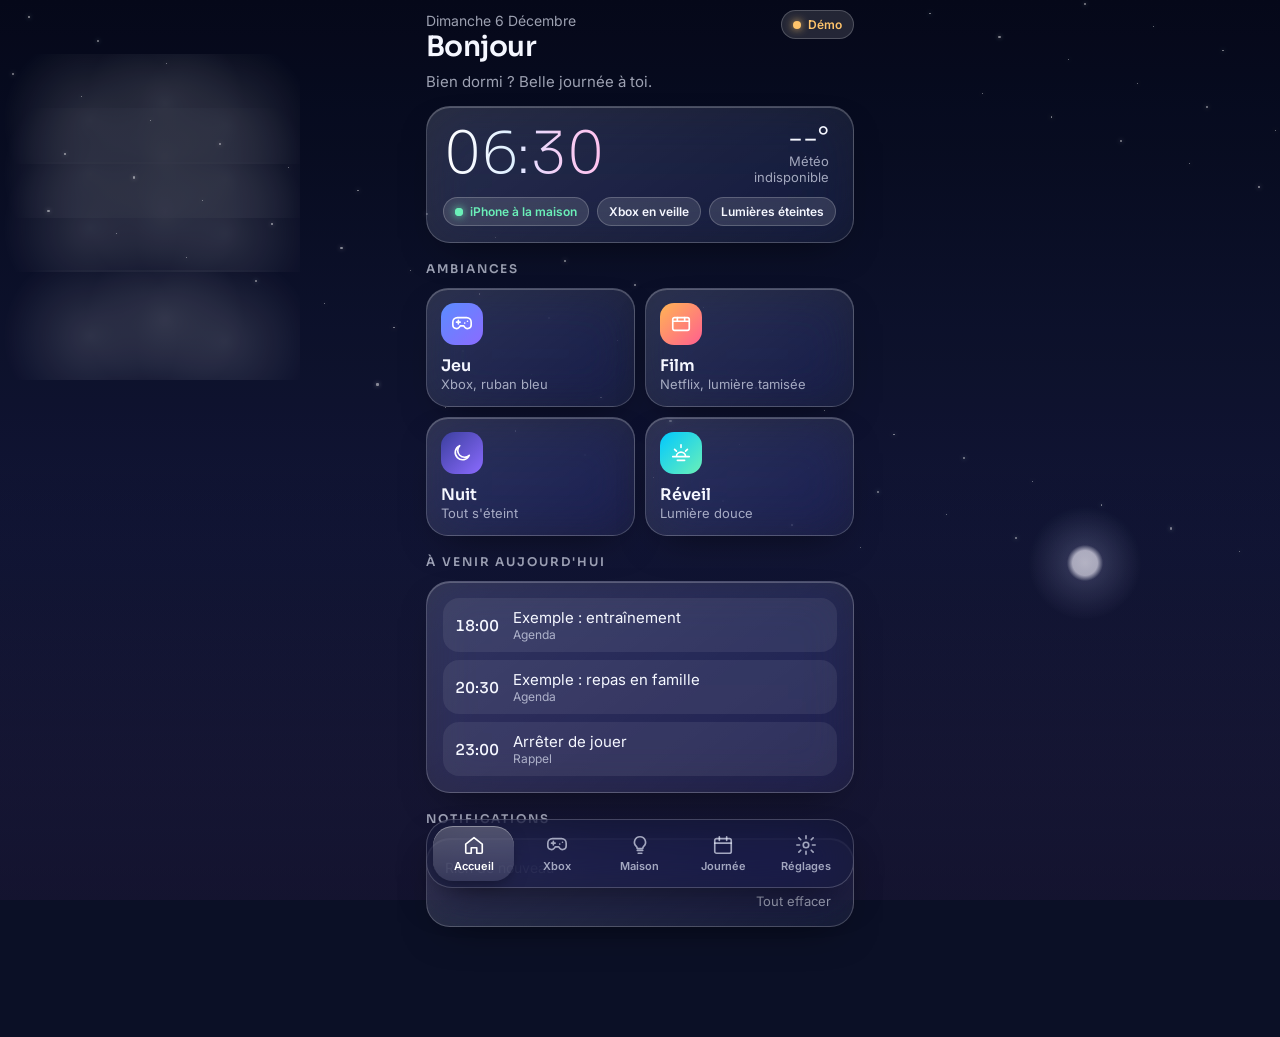
==== commit b48c952d: "Lumières : deux lampes au plafond (au lieu du chevet et du bureau) Co-Authored-By: Claude Opus 5.5 <" ====
--- a/index.html
+++ b/index.html
@@ -306,7 +306,7 @@
   <!-- MAISON -->
   <section class="view" id="v-maison" hidden>
     <div class="card plan-card">
-      <div class="row" style="padding:2px 4px 0"><h3>Ma chambre en 3D</h3><span class="sub">Touchez un meuble</span></div>
+      <div class="row" style="padding:2px 4px 0"><h3>Ma chambre en 3D</h3><span class="sub">Touchez un objet</span></div>
       <div class="vwrap" id="plan"></div>
     </div>
     <h2>Lumières Philips Hue</h2>
@@ -407,7 +407,7 @@
   /* ---------- configuration ---------- */
   const ENT = [
     ['xbox','Xbox','media_player.xbox'], ['person','Présence iPhone','person.clement'],
-    ['chevet','Lampe de chevet','light.chevet'], ['plafond','Plafonnier / bureau','light.plafonnier'], ['ruban','Ruban sous le canapé','light.ruban_canape']
+    ['chevet','Lampe du plafond 1','light.chevet'], ['plafond','Lampe du plafond 2','light.plafonnier'], ['ruban','Ruban sous le canapé','light.ruban_canape']
   ];
   let cfg = Object.assign({city:'', url:'', token:'', xbox:'media_player.xbox', person:''}, store.get('cfg', {}));
   /* servie par Home Assistant lui-même (http://…:8123/local/…) : l'adresse se remplit toute seule */
@@ -420,8 +420,8 @@
   /* ---------- état ---------- */
   const s = { xbox:false, app:null, vol:30, muted:false, home:true, shutter:0, garage:100, scene:null,
     lights:[
-      {id:'chevet', name:'Lampe de chevet', kind:'Ampoule Hue', on:false, lvl:40, color:'#ffcf8a'},
-      {id:'plafond', name:'Plafonnier / bureau', kind:'Ampoule Hue', on:false, lvl:80, color:'#f4f6ff'},
+      {id:'chevet', name:'Lampe du plafond 1', kind:'Ampoule Hue', on:false, lvl:40, color:'#ffcf8a'},
+      {id:'plafond', name:'Lampe du plafond 2', kind:'Ampoule Hue', on:false, lvl:80, color:'#f4f6ff'},
       {id:'ruban', name:'Ruban sous le canapé', kind:'Hue Lightstrip 5 m', on:false, lvl:60, color:'#a77bff'}
     ]};
   let agenda = store.get('agenda', null) || [{t:'18:00', txt:'Exemple : entraînement'}, {t:'20:30', txt:'Exemple : repas en famille'}];
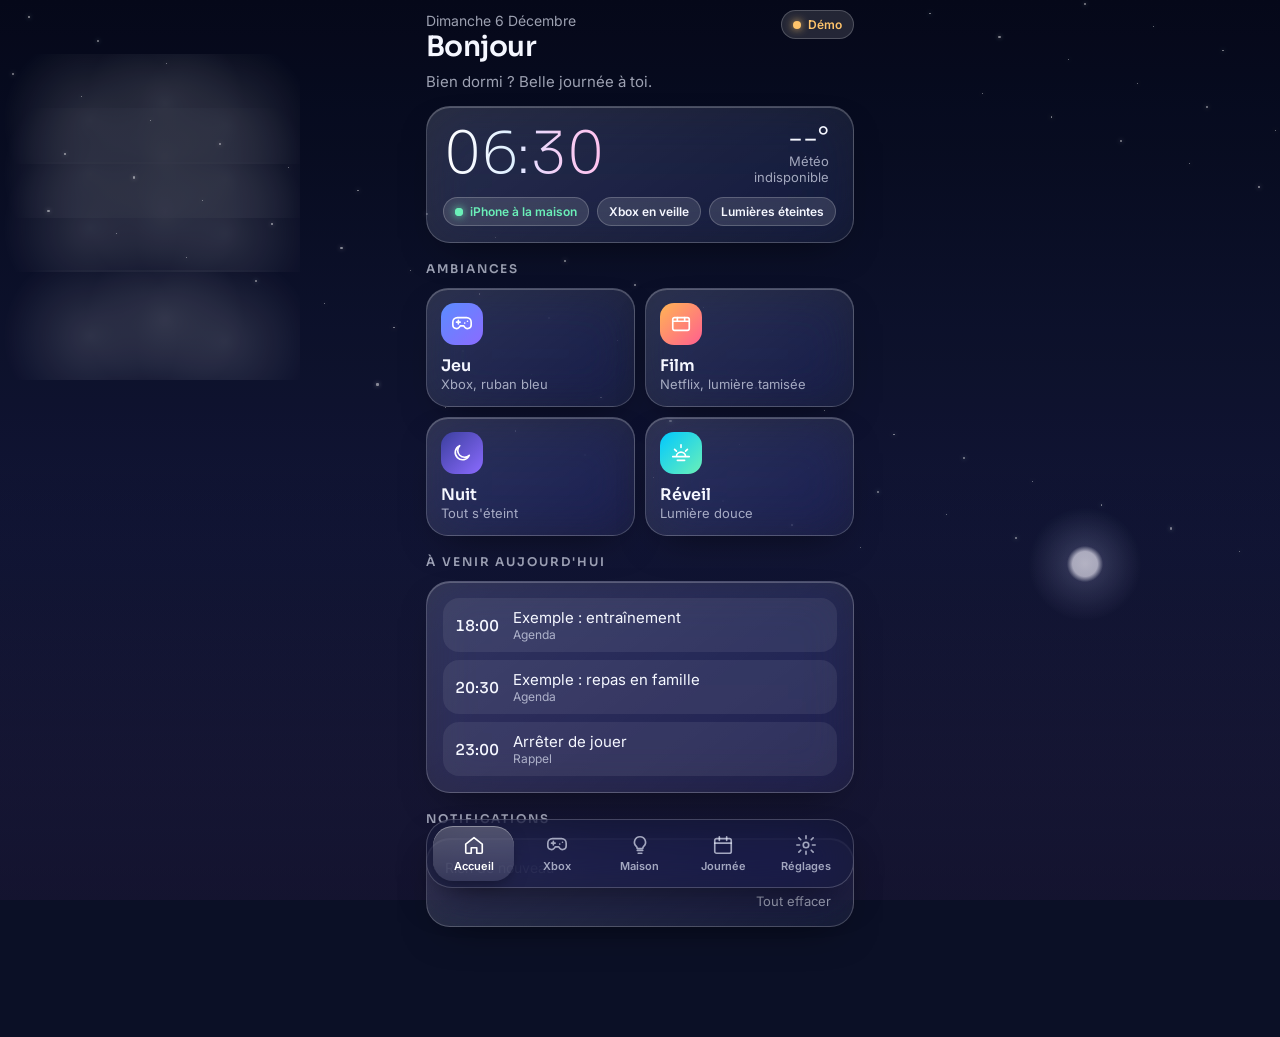
==== commit 256800f7: "Xbox : l'appli choisie au bouton reste affichée le temps que la Xbox confirme (90 s max) Co-Authored" ====
--- a/index.html
+++ b/index.html
@@ -15,7 +15,7 @@
 <link rel="stylesheet" href="https://fonts.googleapis.com/css2?family=Sora:wght@200;300;500;600&family=Inter:wght@400;500;600&display=swap">
 <link rel="stylesheet" href="motion.css">
 <script src="motion.js"></script>
-<script src="vivant.js?v=1"></script>
+<script src="vivant.js?v=2"></script>
 <style>
 /* Appli téléphone, portrait : une colonne de cartes en verre dépoli sur fond dégradé, barre d'onglets en bas (5 onglets). Centrée à 460px sur grand écran. */
 :root{
@@ -372,7 +372,7 @@
       <span class="status" id="st-status"></span>
       <div class="btns"><button class="btn" id="st-forget">Oublier</button><button class="btn" id="st-test">Tester</button><button class="btn primary" id="st-save">Enregistrer</button></div>
     </div>
-    <p class="help">Tableau de bord tablette : <a class="link" href="tablette/index.html">ouvrir</a> · Version 12 (26/11)</p>
+    <p class="help">Tableau de bord tablette : <a class="link" href="tablette/index.html">ouvrir</a> · Version 13 (26/11)</p>
   </section>
 </div>
 
@@ -568,8 +568,10 @@
     if (src) return send('select_source', {entity_id:cfg.xbox, source:src});
     throw new Error(name+' introuvable ('+(xApps ? xApps.length : 0)+' applis vues sur la Xbox)');
   }
-  async function xboxPower(on){ s.xbox=on; tvOn=on; if(!on) s.app=null; s.scene=null; render(); notify(on?'Xbox allumée':'Xbox éteinte'); tv(on?'allumer':'eteindre',true); if(has('xbox')) await call('media_player', on?'turn_on':'turn_off', {entity_id:cfg.xbox}); }
-  async function launch(id){ const a=APPS.find(x=>x.id===id)||{name:id}; s.xbox=true; s.app=id; tvOn=true; if(window.VIV) VIV.learn(store,id); render(); notify('Lancement : '+a.name);
+  async function xboxPower(on){ s.xbox=on; tvOn=on; if(!on){ s.app=null; pin=null; } s.scene=null; render(); notify(on?'Xbox allumée':'Xbox éteinte'); tv(on?'allumer':'eteindre',true); if(has('xbox')) await call('media_player', on?'turn_on':'turn_off', {entity_id:cfg.xbox}); }
+  /* appli choisie au bouton : on la garde à l'écran le temps que la Xbox confirme (max 90 s) */
+  let pin=null; const pinKey=n=>(String(n).toLowerCase().split(/[^a-z0-9]+/).filter(w=>w.length>2)[0]||String(n).toLowerCase());
+  async function launch(id){ const a=APPS.find(x=>x.id===id)||{name:id}; pin={id,name:a.name||id,k:pinKey(a.name||id),t:Date.now()}; liveMedia={title:a.name||id,picture:null}; s.xbox=true; s.app=id; tvOn=true; if(window.VIV) VIV.learn(store,id); render(); notify('Lancement : '+a.name);
     if(!cfg.token) return; try { await ha('/api/services/script/'+a.sc,'POST',{}); toast(a.name+' : la Xbox s\'en occupe'); } catch(e){ toast('Xbox : '+a.name+' non lancé'); notify('Xbox : '+a.name+' non lancé ('+e.message+')'); } }
   /* télé LG : commandes infrarouges envoyées par le Redmi (scripts Home Assistant), sans retour d'état */
   const TV={allumer:['tele_allumer','Télé : allumage'],eteindre:['tele_eteindre','Télé : extinction'],plus:['tele_volume_plus','Volume +'],moins:['tele_volume_moins','Volume −'],muet:['tele_muet','Son coupé / remis'],source:['tele_source','Source suivante']};
@@ -710,6 +712,7 @@
         const ep=a.entity_picture||(npE&&npE.attributes&&npE.attributes.entity_picture)||'';
         const pic=ep?(ep.startsWith('http')?ep:cfg.url.replace(/\/+$/,'')+ep):null;
         liveMedia= on&&(a.media_title||np||a.source) ? {title:a.media_title||np||a.source, picture:pic} : null;
+        if(pin){ const seen=((s.app||'')+' '+(liveMedia&&liveMedia.title||'')).toLowerCase(); if(!on||Date.now()-pin.t>90000||seen.indexOf(pin.k)>=0) pin=null; else { s.app=pin.id; liveMedia={title:pin.name,picture:null}; } }
         $('xb-raw').textContent='La Xbox dit : état « '+x.state+' »'+(a.source?', source « '+a.source+' »':'')+', titre « '+(a.media_title||'aucun')+' »'+(a.app_id?', app_id '+a.app_id:'')+(a.media_content_id?', contenu '+a.media_content_id:'')+', profil « '+(np||'rien')+' »'+' (lu à '+hm(new Date())+')'; }
       const pe=by[cfg.person]||states.find(e=>e.entity_id.indexOf('person.')===0);
       if(pe&&window.VIV){ const fn=VIV.firstName(pe.attributes&&pe.attributes.friendly_name); if(fn&&fn!==who){ who=fn; store.set('name',fn); greetRender(); } }
